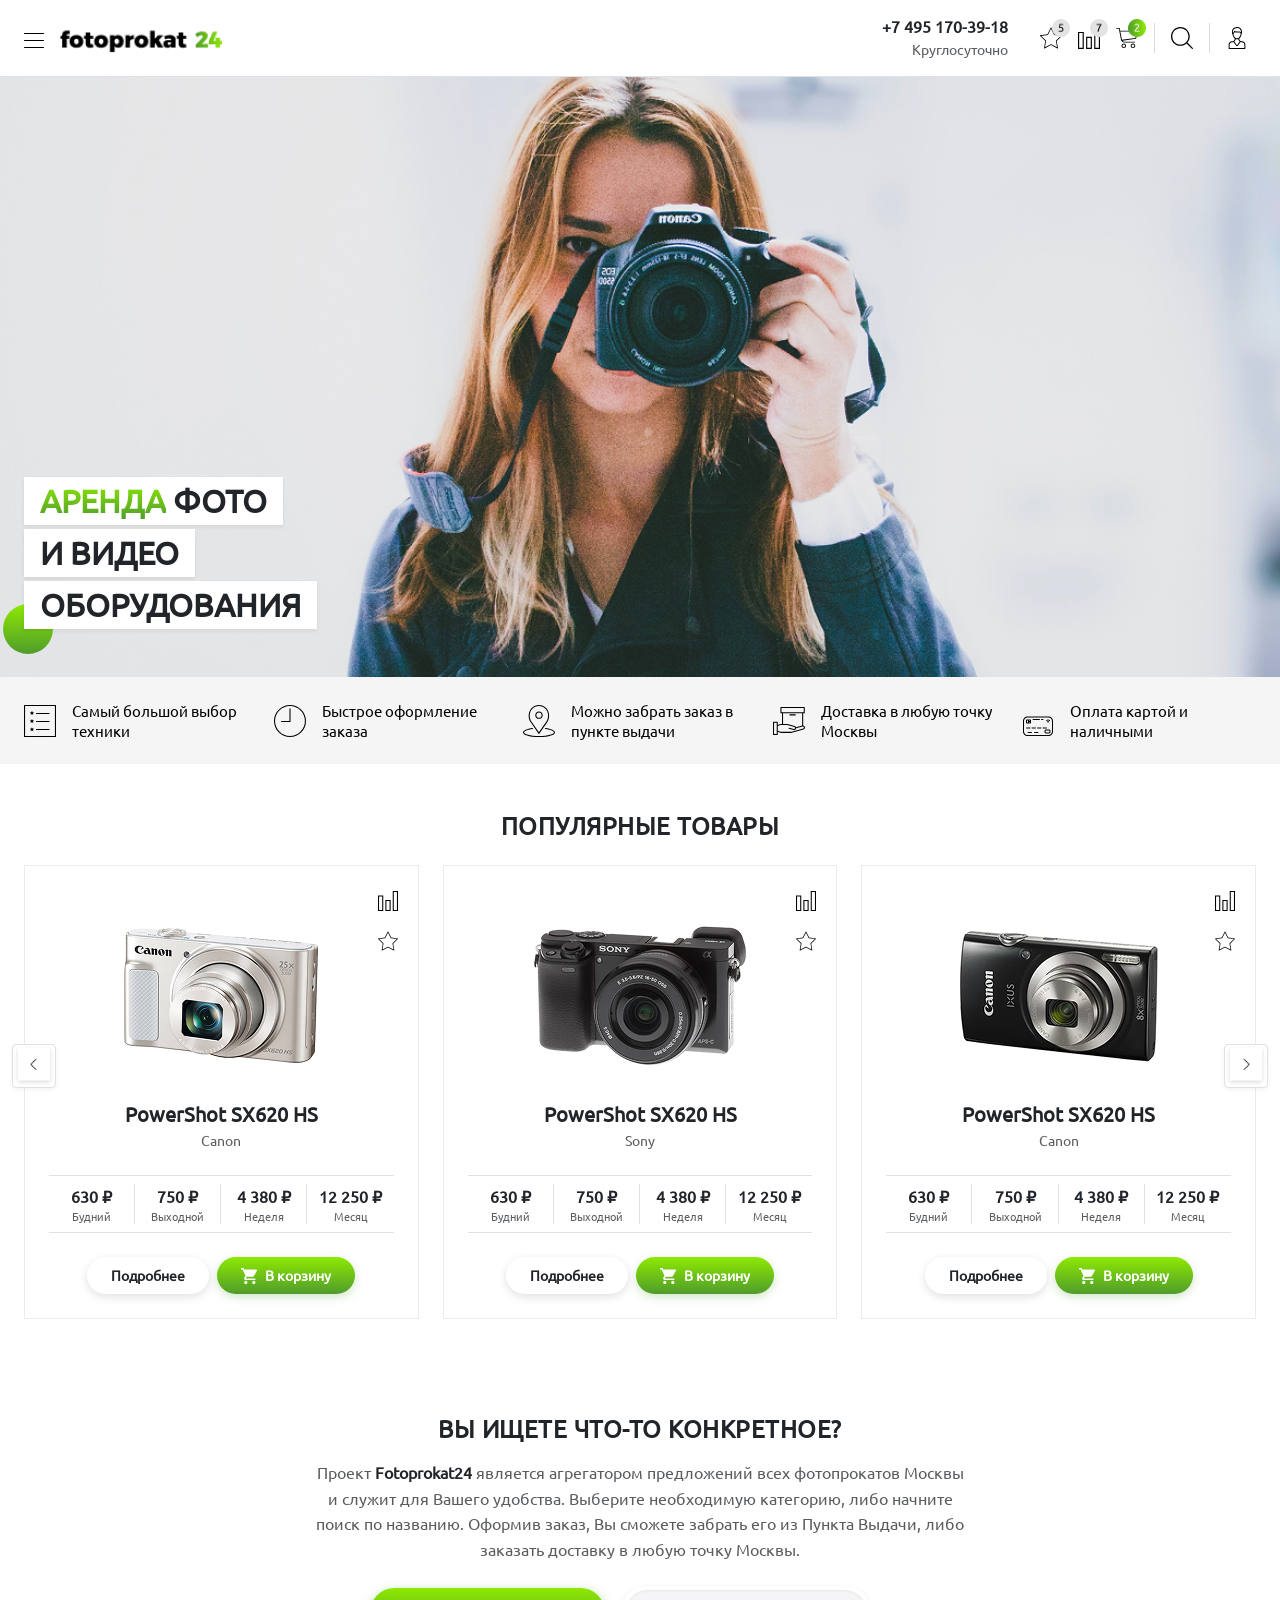
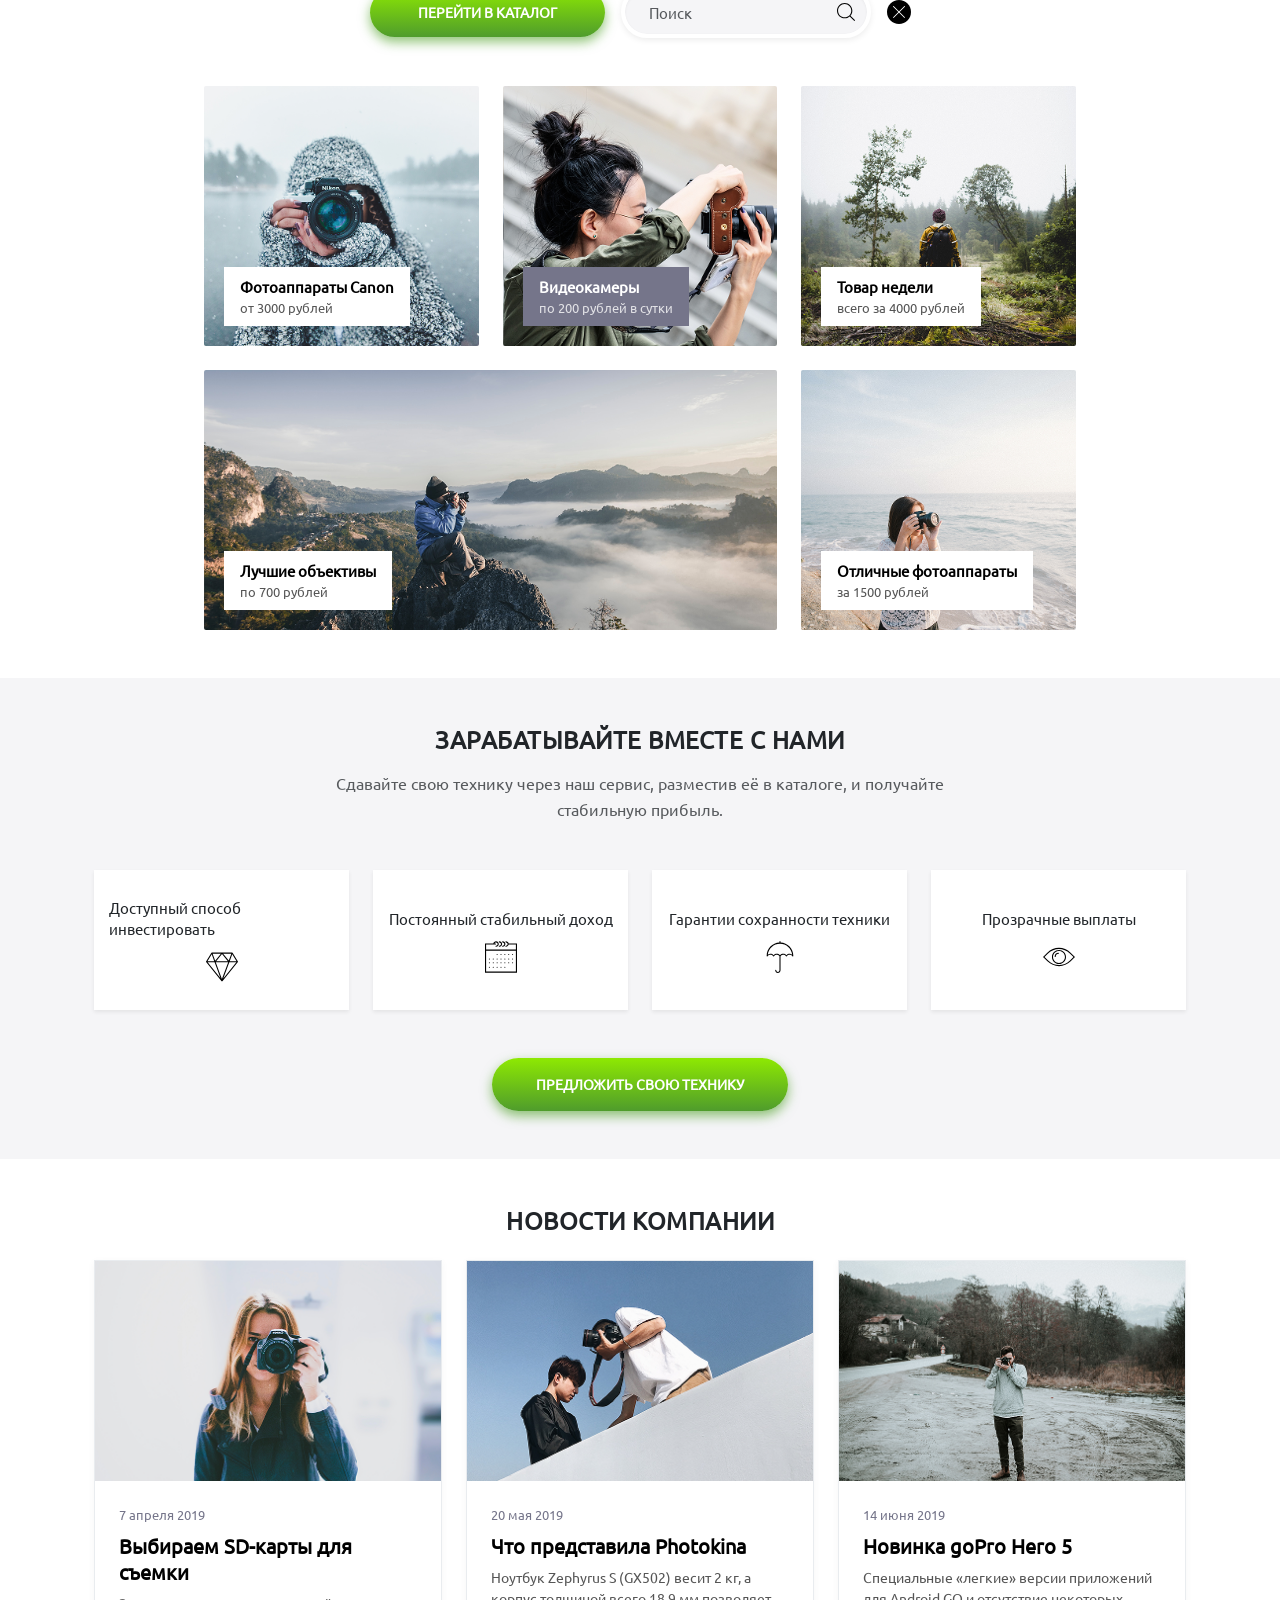
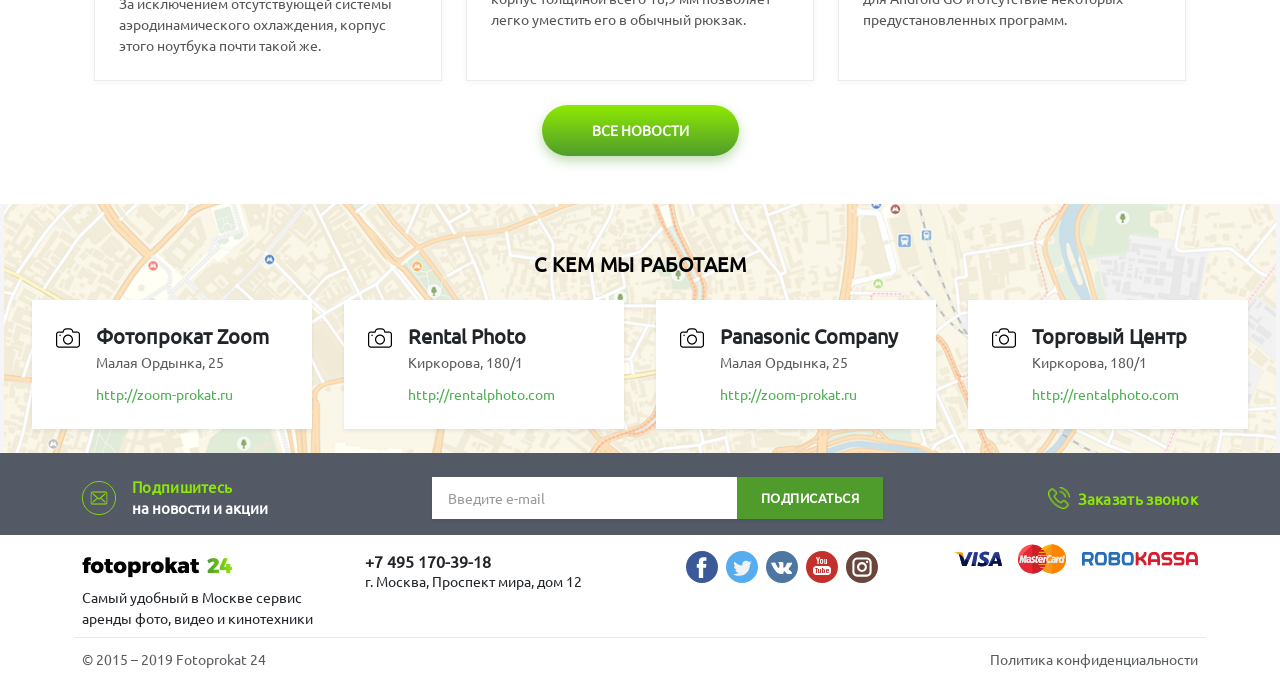
==== website(bootstrap)/website.html @ e4310ef8 "?" ====
<!DOCTYPE html>
<html lang="ru">
<head>
    <meta charset="UTF-8">
    <meta name="viewport" content="width=device-width, initial-scale=1.0">
    <title>Fotoprokat 24</title>
    <link href="https://cdn.jsdelivr.net/npm/bootstrap@5.3.2/dist/css/bootstrap.min.css" rel="stylesheet">
    <link rel="stylesheet" href="css/style.css">
</head>
<body>


    <!-- Шапка-->  
 <header class="navbar navbar-light bg-white border-bottom py-3 position-relative">
    <div class="container-fluid px-4 d-flex align-items-center justify-content-between">
        
        <div class="d-none d-sm-flex align-items-center">
            <button class="btn p-0 border-0 me-3 header-burger-btn" type="button" data-bs-toggle="offcanvas" data-bs-target="#offcanvasMenu">
                <img src="image/menu.svg" alt="Меню">
            </button>
        </div>

        <a class="navbar-brand me-auto me-sm-0 header-logo-container" href="#">
            <img src="image/logo.png" alt="Логотип" class="header-logo-img">
            <img src="image/logoPhone.png" class="header-logo-img-logoPhone" alt="Логотип мобильный">
        </a>

        <div class="d-flex align-items-center order-0 order-sm-1 ms-sm-auto">
            <div class="text-end me-4 d-none d-md-block">
               <span class="text-dark fw-bold fs-9 d-block lh-sm">+7 495 170-39-18</span>
                <small class="text-muted fs-7">Круглосуточно</small>
            </div>

            <div class="d-flex align-items-center me-0 me-sm-2">
                <button class="btn p-2 position-relative border-0 img-badge-container">
                    <img src="image/star.svg" alt="Избранное" class="icon-img">
                    <img src="image/number5.png" alt="5" class="position-absolute badge-img">
                </button>

                <button class="btn p-2 position-relative border-0 img-badge-container">
                    <img src="image/compareBlack.svg" alt="Сравнение" class="icon-img">
                    <img src="image/number7.png" alt="5" class="position-absolute badge-img">
                </button>

                <button class="btn p-2 position-relative border-0 img-badge-container me-0 me-sm-2">
                    <img src="image/shopping-cart.svg" alt="Корзина" class="icon-img">
                    <img src="image/number2.png" alt="5" class="position-absolute badge-img">
                </button>

                <div class="vr-line d-none d-sm-block"></div>
            </div>

            <button class="btn p-2 border-0 d-none d-sm-block">
                <img src="image/search.svg" alt="Поиск" class="icon-img">
            </button>

            <div class="vr-line ms-2 me-2 d-none d-sm-block"></div>

            <button class="btn p-2 border-0 d-none d-sm-block">
                <img src="image/user (1).svg" alt="Профиль" class="icon-img">
            </button>
        </div>

        <div class="d-flex d-sm-none align-items-center order-1 mobile-right-group">
            <button class="btn p-2 border-0">
                <img src="image/search.svg" alt="Поиск" class="icon-img">
            </button>

            <button class="btn p-2 border-0">
                <img src="image/locked.svg" alt="Вход" class="icon-img">
            </button>

            <button class="btn p-0 border-0 ms-2 header-burger-btn" type="button" data-bs-toggle="offcanvas" data-bs-target="#offcanvasMenu">
                <img src="image/menu.svg" alt="Меню">
            </button>
        </div>

    </div>
</header>

  <!-- Всплывающее меню-->    
<div class="offcanvas offcanvas-top custom-menu-panel" id="offcanvasMenu" tabindex="-1">
    <div class="container-fluid px-3 py-3">
        <div class="row g-0">
            
            <div class="col-6 border-end menu-left-col">
                <ul class="list-unstyled mb-0">
                    <li class="menu-title fw-bold text-dark position-relative ps-3 mb-1">Каталог</li>
                    
                    <li><a href="#" class="menu-item text-decoration-none">Камеры</a></li>
                    <li><a href="#" class="menu-item text-decoration-none">Оптика</a></li>
                    <li><a href="#" class="menu-item text-decoration-none">Операторское оборудование</a></li>
                    <li><a href="#" class="menu-item text-decoration-none">Свет</a></li>
                    <li><a href="#" class="menu-item text-decoration-none">Звуковое оборудование</a></li>
                    <li><a href="#" class="menu-item text-decoration-none">Для трансляций</a></li>
                    <li><a href="#" class="menu-item text-decoration-none">Специальное оборудование</a></li>
                    <li><a href="#" class="menu-item text-decoration-none mb-2">Аксессуары</a></li>
                    
                    <li class="menu-title fw-bold text-dark position-relative ps-3">Новинки в прокате</li>
                </ul>
            </div>

            <div class="col-6 ps-3">
                <ul class="list-unstyled mb-0">
                    <li><a href="#" class="menu-item text-decoration-none">Как это работает</a></li>
                    <li><a href="#" class="menu-item text-decoration-none">Правила аренды</a></li>
                    <li><a href="#" class="menu-item text-decoration-none">Доставка и оплата</a></li>
                    <li><a href="#" class="menu-item text-decoration-none">Вопросы и ответы</a></li>
                    <li><a href="#" class="menu-item text-decoration-none">О компании</a></li>
                    <li><a href="#" class="menu-item text-decoration-none">Новости</a></li>
                    <li><a href="#" class="menu-item text-decoration-none">Сотрудничество</a></li>
                    <li><a href="#" class="menu-item text-decoration-none">Договор оферты</a></li>
                    <li><a href="#" class="menu-item text-decoration-none">Контакты</a></li>
                </ul>
            </div>

        </div>
    </div>
</div>

  <!-- Главный экран-->    
<section class="hero position-relative d-flex align-items-end pb-5">
    <div class="container-fluid px-4">
        
        <div class="hero-title position-relative d-inline-flex flex-column align-items-start z-2">
            
            <div class="hero-circle position-absolute rounded-circle"></div> 

            <div class="bg-white px-3 py-2 fw-bold fs-2 text-dark lh-1 mb-1 shadow-sm position-relative z-3">
                <span class="hero-word-gradient">АРЕНДА</span> ФОТО
            </div>
            
            <div class="bg-white px-3 py-2 fw-bold fs-2 text-dark lh-1 mb-1 shadow-sm position-relative z-3">
                И ВИДЕО
            </div>
            
            <div class="bg-white px-3 py-2 fw-bold fs-2 text-dark lh-1 shadow-sm position-relative z-3">
                ОБОРУДОВАНИЯ
            </div>
            
        </div>
        
    </div>
</section>

  <!-- Преимущества--> 
<section class="features py-4">
    <div class="container-fluid px-4">
        <div class="row row-cols-2 row-cols-md-3 row-cols-lg-5 g-3 justify-content-center">

            <div class="col">
                <div class="feature-item d-flex align-items-center bg-transparent">
                    <img src="image/listr.svg" alt="" class="feature-icon flex-shrink-0">
                    <p class="mb-0 ms-3 feature-text">Самый большой выбор техники</p>
                </div>
            </div>

            <div class="col">
                <div class="feature-item d-flex align-items-center bg-transparent">
                    <img src="image/timer.svg" alt="" class="feature-icon flex-shrink-0">
                    <p class="mb-0 ms-3 feature-text">Быстрое оформление заказа</p>
                </div>
            </div>

            <div class="col">
                <div class="feature-item d-flex align-items-center bg-transparent">
                    <img src="image/placeholderr.svg" alt="" class="feature-icon flex-shrink-0">
                    <p class="mb-0 ms-3 feature-text">Можно забрать заказ в пункте выдачи</p>
                </div>
            </div>

            <div class="col">
                <div class="feature-item d-flex align-items-center bg-transparent">
                    <img src="image/productr.svg" alt="" class="feature-icon flex-shrink-0">
                    <p class="mb-0 ms-3 feature-text">Доставка в любую точку Москвы</p>
                </div>
            </div>

            <div class="col w-100-mobile">
                <div class="feature-item d-flex align-items-center bg-transparent">
                    <img src="image/money.svg" alt="" class="feature-icon flex-shrink-0">
                    <p class="mb-0 ms-3 feature-text">Оплата картой и наличными</p>
                </div>
            </div>

        </div>
    </div>
</section>

<!-- Карточка товара--> 
<section class="popular py-5 position-relative">
    <div class="container-fluid px-4 position-relative">
        
        <h2 class="text-center fw-bold fs-4 mb-4 popular-title text-uppercase">Популярные товары</h2>

        <button class="btn popular-arrow left-arrow d-none d-md-flex position-absolute start-0" type="button">
            <img src="image/left.png" alt="Назад">
        </button>

        <div class="row row-cols-1 row-cols-sm-2 row-cols-lg-3 g-4 justify-content-center">

            <div class="col">
                <div class="card h-100 product-card border-light-subtle rounded-0 p-4 text-center position-relative">
                    <div class="product-icons position-absolute top-0 end-0 p-3 d-flex flex-column gap-2">
                        <button class="btn p-1 border-0"><img src="image/compareBlack.svg" alt="Сравнить" class="icon-action"></button>
                        <button class="btn p-1 border-0"><img src="image/star.svg" alt="В избранное" class="icon-action"></button>
                    </div>
                    <div class="my-3 img-container d-flex align-items-center justify-content-center">
                        <img src="image/camera1.png" alt="PowerShot SX620 HS" class="product-img img-fluid">
                    </div>
                    <h3 class="fs-5 fw-bold text-dark mb-1 product-name">PowerShot SX620 HS</h3>
                    <div class="text-muted small mb-4 product-brand">Canon</div>
                    <div class="row g-0 border-top border-bottom py-2 mb-4 product-prices">
                        <div class="col-3 border-end"><div class="fw-bold fs-6 text-dark text-nowrap">630 ₽</div><div class="text-muted fs-7">Будний</div></div>
                        <div class="col-3 border-end"><div class="fw-bold fs-6 text-dark text-nowrap">750 ₽</div><div class="text-muted fs-7">Выходной</div></div>
                        <div class="col-3 border-end"><div class="fw-bold fs-6 text-dark text-nowrap">4 380 ₽</div><div class="text-muted fs-7">Неделя</div></div>
                        <div class="col-3"><div class="fw-bold fs-6 text-dark text-nowrap">12 250 ₽</div><div class="text-muted fs-7">Месяц</div></div>
                    </div>
                    <div class="d-flex justify-content-center gap-2 mt-auto">
                        <a href="#" class="btn btn-white btn-custom-outline rounded-pill px-4 py-2 fw-bold text-nowrap">Подробнее</a>
                        <a href="#" class="btn btn-custom-dark rounded-pill px-4 py-2 fw-bold text-white text-nowrap d-inline-flex align-items-center justify-content-center">
                            <img src="image/cart.svg" alt="" class="btn-cart-icon me-2">
                            В корзину
                        </a>
                    </div>
                </div>
            </div>

            <div class="col">
                <div class="card h-100 product-card border-light-subtle rounded-0 p-4 text-center position-relative">
                    <div class="product-icons position-absolute top-0 end-0 p-3 d-flex flex-column gap-2">
                        <button class="btn p-1 border-0"><img src="image/compareBlack.svg" alt="Сравнить" class="icon-action"></button>
                        <button class="btn p-1 border-0"><img src="image/star.svg" alt="В избранное" class="icon-action"></button>
                    </div>
                    <div class="my-3 img-container d-flex align-items-center justify-content-center">
                        <img src="image/camera2.png" alt="Sony CyberShot DSC-HX60" class="product-img img-fluid">
                    </div>
                    <h3 class="fs-5 fw-bold text-dark mb-1 product-name">PowerShot SX620 HS</h3>
                    <div class="text-muted small mb-4 product-brand">Sony</div>
                    <div class="row g-0 border-top border-bottom py-2 mb-4 product-prices">
                        <div class="col-3 border-end"><div class="fw-bold fs-6 text-dark text-nowrap">630 ₽</div><div class="text-muted fs-7">Будний</div></div>
                        <div class="col-3 border-end"><div class="fw-bold fs-6 text-dark text-nowrap">750 ₽</div><div class="text-muted fs-7">Выходной</div></div>
                        <div class="col-3 border-end"><div class="fw-bold fs-6 text-dark text-nowrap">4 380 ₽</div><div class="text-muted fs-7">Неделя</div></div>
                        <div class="col-3"><div class="fw-bold fs-6 text-dark text-nowrap">12 250 ₽</div><div class="text-muted fs-7">Месяц</div></div>
                    </div>
                    <div class="d-flex justify-content-center gap-2 mt-auto">
                        <a href="#" class="btn btn-white btn-custom-outline rounded-pill px-4 py-2 fw-bold text-nowrap">Подробнее</a>
                        <a href="#" class="btn btn-custom-dark rounded-pill px-4 py-2 fw-bold text-white text-nowrap d-inline-flex align-items-center justify-content-center">
                            <img src="image/cart.svg" alt="" class="btn-cart-icon me-2">
                            В корзину
                        </a>
                    </div>
                </div>
            </div>

            <div class="col d-none d-md-block d-lg-block">
                <div class="card h-100 product-card border-light-subtle rounded-0 p-4 text-center position-relative">
                    <div class="product-icons position-absolute top-0 end-0 p-3 d-flex flex-column gap-2">
                        <button class="btn p-1 border-0"><img src="image/compareBlack.svg" alt="Сравнить" class="icon-action"></button>
                        <button class="btn p-1 border-0"><img src="image/star.svg" alt="В избранное" class="icon-action"></button>
                    </div>
                    <div class="my-3 img-container d-flex align-items-center justify-content-center">
                        <img src="image/camera3.png" alt="Canon PowerShot SX620 HS" class="product-img img-fluid">
                    </div>
                    <h3 class="fs-5 fw-bold text-dark mb-1 product-name">PowerShot SX620 HS</h3>
                    <div class="text-muted small mb-4 product-brand">Canon</div>
                    <div class="row g-0 border-top border-bottom py-2 mb-4 product-prices">
                        <div class="col-3 border-end"><div class="fw-bold fs-6 text-dark text-nowrap">630 ₽</div><div class="text-muted fs-7">Будний</div></div>
                        <div class="col-3 border-end"><div class="fw-bold fs-6 text-dark text-nowrap">750 ₽</div><div class="text-muted fs-7">Выходной</div></div>
                        <div class="col-3 border-end"><div class="fw-bold fs-6 text-dark text-nowrap">4 380 ₽</div><div class="text-muted fs-7">Неделя</div></div>
                        <div class="col-3"><div class="fw-bold fs-6 text-dark text-nowrap">12 250 ₽</div><div class="text-muted fs-7">Месяц</div></div>
                    </div>
                    <div class="d-flex justify-content-center gap-2 mt-auto">
                        <a href="#" class="btn btn-white btn-custom-outline rounded-pill px-4 py-2 fw-bold text-nowrap">Подробнее</a>
                        <a href="#" class="btn btn-custom-dark rounded-pill px-4 py-2 fw-bold text-white text-nowrap d-inline-flex align-items-center justify-content-center">
                            <img src="image/cart.svg" alt="" class="btn-cart-icon me-2">
                            В корзину
                        </a>
                    </div>
                </div>
            </div>

        </div>

        <button class="btn popular-arrow right-arrow d-none d-md-flex position-absolute end-0" type="button">
            <img src="image/right.png" alt="Вперед">
        </button>

    </div>
</section>


<!-- Раздел "Вы ищете что-то конкретное?"--> 
<section class="search-info py-5 bg-white">
    <div class="container-fluid px-0 text-center search-info-container">

        <div class="mx-auto px-4 search-text-block">
            <h2 class="fw-bold fs-4 mb-3 search-info-title text-uppercase">Вы ищете что-то конкретное?</h2>

            <p class="text-muted fs-6 mb-4 mx-auto search-info-text">
                Проект <span class="text-dark fw-bold">Fotoprokat24</span> является агрегатором предложений всех фотопрокатов Москвы и служит для Вашего удобства.
                Выберите необходимую категорию, либо начните поиск по названию. Оформив заказ, Вы сможете забрать его из
                Пункта Выдачи, либо заказать доставку в любую точку Москвы.
            </p>

            <div class="d-flex flex-column flex-sm-row justify-content-center align-items-center gap-3 mb-5 search-info-actions">
                
                <a href="#" class="btn btn-custom-green rounded-pill fw-bold text-white text-uppercase text-nowrap search-info-btn">
                    Перейти в каталог
                </a>

                <div class="position-relative d-none d-sm-block search-input-group">
                    <input type="text" placeholder="Поиск" class="form-control rounded-pill border-4 border-white bg-light-gray px-4 py-2 search-info-input">
                    <span class="position-absolute end-0 top-50 translate-middle-y me-3 search-icon"></span>
                </div>

                <button type="button" class="btn p-0 border-0 d-none d-sm-inline-block search-clear" aria-label="Очистить"></button>

                <a href="#" class="btn btn-white rounded-pill fw-bold text-dark d-sm-none text-uppercase search-mobile-btn">
                    Приступить к поиску
                </a>
            </div>
        </div>

        <div class="categories-grid">

            <div class="category-card" style="background-image: url('image/photo-7.png');">
                <div class="category-text text-start">Фотоаппараты Canon<br><span>от 3000 рублей</span></div>
            </div>

            <div class="category-card" style="background-image: url('image/photo-6.png');">
                <div class="category-text text-start bg-secondary-gray text-white">Видеокамеры<br><span>по 200 рублей в сутки</span></div>
            </div>

            <div class="category-card" style="background-image: url('image/photo-5.png');">
                <div class="category-text text-start">Товар недели<br><span>всего за 4000 рублей</span></div>
            </div>

            <div class="category-card" style="background-image: url('image/photo-4.png');">
                <div class="category-text text-start">Лучшие объективы<br><span>по 700 рублей</span></div>
            </div>

            <div class="category-card" style="background-image: url('image/photo-3.png');">
                <div class="category-text text-start">Отличные фотоаппараты<br><span>за 1500 рублей</span></div>
            </div>

        </div>

    </div>
</section>

<!-- Раздел "Зарабатывайте вместе с нами"--> 
<section class="how-it-works py-5 bg-light-section">
    <div class="container text-center px-4 how-container">

        <h2 class="fw-bold fs-4 mb-3 how-title text-uppercase">Зарабатывайте вместе с нами</h2>

        <p class="text-muted fs-6 mb-5 mx-auto how-subtitle">
            Сдавайте свою технику через наш сервис, разместив её в каталоге, и получайте стабильную прибыль.
        </p>

        <div class="row g-4 justify-content-center mb-5 how-steps">

            <div class="col-12 col-sm-6 col-lg-3">
                <div class="card h-100 border-0 rounded-0 p-4 shadow-sm text-start position-relative how-step">
                    <p class="mb-0 fw-medium text-dark how-step-text">Доступный способ инвестировать</p>
                    <div class="position-absolute bottom-0 end-0 p-3 how-icon">
                        <img src="image/diamond.svg" alt="Инвестиции" class="img-fluid">
                    </div>
                </div>
            </div>

            <div class="col-12 col-sm-6 col-lg-3">
                <div class="card h-100 border-0 rounded-0 p-4 shadow-sm text-start position-relative how-step">
                    <p class="mb-0 fw-medium text-dark how-step-text">Постоянный стабильный доход</p>
                    <div class="position-absolute bottom-0 end-0 p-3 how-icon">
                        <img src="image/calendar-6.svg" alt="Доход" class="img-fluid">
                    </div>
                </div>
            </div>

            <div class="col-12 col-sm-6 col-lg-3">
                <div class="card h-100 border-0 rounded-0 p-4 shadow-sm text-start position-relative how-step">
                    <p class="mb-0 fw-medium text-dark how-step-text">Гарантии сохранности техники</p>
                    <div class="position-absolute bottom-0 end-0 p-3 how-icon">
                        <img src="image/umbrella.svg" alt="Гарантии" class="img-fluid">
                    </div>
                </div>
            </div>

            <div class="col-12 col-sm-6 col-lg-3">
                <div class="card h-100 border-0 rounded-0 p-4 shadow-sm text-start position-relative how-step">
                    <p class="mb-0 fw-medium text-dark how-step-text">Прозрачные выплаты</p>
                    <div class="position-absolute bottom-0 end-0 p-3 how-icon">
                        <img src="image/view.svg" alt="Выплаты" class="img-fluid">
                    </div>
                </div>
            </div>

        </div>

        <a href="#" class="btn btn-custom-green rounded-pill fw-bold text-white text-uppercase text-nowrap how-btn">
            Предложить свою технику
        </a>

    </div>
</section>



<!-- Раздел "Новости компании"--> 
<section class="news py-5 bg-white">
    <div class="container text-center px-4 news-container">

        <h2 class="fw-bold fs-4 mb-4 text-uppercase news-title">Новости компании</h2>

        <div class="row g-4 justify-content-center mb-4 text-start">

            <div class="col-12 col-md-6 col-lg-4">
                <div class="card h-100 border-light-subtle rounded-0 p-0 news-card">
                    <img src="image/photo-2.png" alt="Выбираем SD-карты" class="card-img-top rounded-0 news-img">
                    <div class="card-body p-4 news-content">
                        <span class="news-date d-block mb-2">7 апреля 2019</span>
                        <h3 class="fw-bold fs-5 mb-2 news-card-title">Выбираем SD-карты для съемки</h3>
                        <p class="card-text text-muted news-text">
                            За исключением отсутствующей системы аэродинамического охлаждения, корпус этого ноутбука почти такой же.
                        </p>
                    </div>
                </div>
            </div>

            <div class="col-12 col-md-6 col-lg-4">
                <div class="card h-100 border-light-subtle rounded-0 p-0 news-card">
                    <img src="image/photo-1.png" alt="Photokina" class="card-img-top rounded-0 news-img">
                    <div class="card-body p-4 news-content">
                        <span class="news-date d-block mb-2">20 мая 2019</span>
                        <h3 class="fw-bold fs-5 mb-2 news-card-title">Что представила Photokina</h3>
                        <p class="card-text text-muted news-text">
                            Ноутбук Zephyrus S (GX502) весит 2 кг, а корпус толщиной всего 18,9 мм позволяет легко уместить его в обычный рюкзак.
                        </p>
                    </div>
                </div>
            </div>

            <div class="col-12 col-md-6 col-lg-4 d-block d-md-none d-lg-block">
                <div class="card h-100 border-light-subtle rounded-0 p-0 news-card">
                    <img src="image/photo.png" alt="GoPro Hero 5" class="card-img-top rounded-0 news-img">
                    <div class="card-body p-4 news-content">
                        <span class="news-date d-block mb-2">14 июня 2019</span>
                        <h3 class="fw-bold fs-5 mb-2 news-card-title">Новинка goPro Hero 5</h3>
                        <p class="card-text text-muted news-text">
                            Специальные «легкие» версии приложений для Android GO и отсутствие некоторых предустановленных программ.
                        </p>
                    </div>
                </div>
            </div>

        </div>

        <a href="#" class="btn btn-custom-green rounded-pill fw-bold text-white text-uppercase text-nowrap news-btn">
            Все новости
        </a>

    </div>
</section>

<!-- Раздел "С кем мы работаем"--> 
<section class="partners bg-light-section">
    <div class="container-fluid px-1">
        <div class="partners-bg py-5 px-3 px-md-4 rounded-3 text-center">

            <h2 class="fw-bold fs-5 mb-4 text-uppercase partners-title">С кем мы работаем</h2>

            <div class="row g-4 justify-content-center text-start partners-grid">

                <div class="col-12 col-md-6 col-xl-3 d-flex justify-content-center">
                    <div class="card h-100 border-0 rounded-0 p-4 shadow-sm w-100 partner-card">
                        <div class="d-flex align-items-start gap-3">
                            <img src="image/photograph.svg" class="flex-shrink-0 partner-icon" alt="Иконка фотоаппарата">
                            <div class="partner-info">
                                <h3 class="fw-bold fs-5 mb-1 text-dark">Фотопрокат Zoom</h3>
                                <p class="mb-2 text-muted small partner-address">Малая Ордынка, 25</p>
                                <a href="http://zoom-prokat.ru" class="small partner-link">http://zoom-prokat.ru</a>
                            </div>
                        </div>
                    </div>
                </div>

                <div class="col-12 col-md-6 col-xl-3 d-flex justify-content-center">
                    <div class="card h-100 border-0 rounded-0 p-4 shadow-sm w-100 partner-card">
                        <div class="d-flex align-items-start gap-3">
                            <img src="image/photograph.svg" class="flex-shrink-0 partner-icon" alt="Иконка фотоаппарата">
                            <div class="partner-info">
                                <h3 class="fw-bold fs-5 mb-1 text-dark">Rental Photo</h3>
                                <p class="mb-2 text-muted small partner-address">Киркорова, 180/1</p>
                                <a href="http://rentalphoto.com" class="small partner-link">http://rentalphoto.com</a>
                            </div>
                        </div>
                    </div>
                </div>

                <div class="col-12 col-md-6 col-xl-3 d-flex justify-content-center">
                    <div class="card h-100 border-0 rounded-0 p-4 shadow-sm w-100 partner-card">
                        <div class="d-flex align-items-start gap-3">
                            <img src="image/photograph.svg" class="flex-shrink-0 partner-icon" alt="Иконка фотоаппарата">
                            <div class="partner-info">
                                <h3 class="fw-bold fs-5 mb-1 text-dark">Panasonic Company</h3>
                                <p class="mb-2 text-muted small partner-address">Малая Ордынка, 25</p>
                                <a href="http://zoom-prokat.ru" class="small partner-link">http://zoom-prokat.ru</a>
                            </div>
                        </div>
                    </div>
                </div>

                <div class="col-12 col-md-6 col-xl-3 d-flex justify-content-center">
                    <div class="card h-100 border-0 rounded-0 p-4 shadow-sm w-100 partner-card">
                        <div class="d-flex align-items-start gap-3">
                            <img src="image/photograph.svg" class="flex-shrink-0 partner-icon" alt="Иконка фотоаппарата">
                            <div class="partner-info">
                                <h3 class="fw-bold fs-5 mb-1 text-dark">Торговый Центр</h3>
                                <p class="mb-2 text-muted small partner-address">Киркорова, 180/1</p>
                                <a href="http://rentalphoto.com" class="small partner-link">http://rentalphoto.com</a>
                            </div>
                        </div>
                    </div>
                </div>

            </div>

        </div>
    </div>
</section>


<!-- Раздел "Подпишись"--> 
<section class="subscribe-section">
    <div class="container-fluid px-0">
        <div class="subscribe-wrapper py-3 px- text-white">
            <div class="container-xl">
                <div class="row align-items-center justify-content-between g-4">
                    
                    <div class="col-1 col-md-auto d-flex align-items-center gap-3 justify-content-center justify-content-md-start order-md-1">
                        <div class="flex-shrink-0 sub-icon-wrap">
                            <img src="image/letter.svg" alt="Письмо" class="img-fluid sub-icon sub-icon-letter">
                        </div>
                        <div class="lh-sm text-center text-md-start sub-text">
                            <span class="text-custom-green fw-bold d-block text-uppercas sub-green">Подпишитесь</span>
                            <span class="fw-bold text-nowrap sub-white">на новости и акции</span>
                        </div>
                    </div>

                    <div class="col-12 col-md-6 col-lg-5 order-md-3 order-lg-2">
                        <form action="#" class="input-group rounded-0 shadow-sm">
                            <input type="email" class="form-control rounded-0 border-0 px-3 py-2 sub-input" placeholder="Введите e-mail" required>
                            <button class="btn btn-submit rounded-0 border-0 px-4 text-uppercase fw-bold sub-btn" type="submit">подписаться</button>
                        </form>
                    </div>

                    <div class="col-12 col-md-auto d-flex align-items-center gap-2 justify-content-center justify-content-md-end order-md-2 order-lg-3">
                        <div class="flex-shrink-0 sub-icon-wrap">
                            <img src="image/phone-call.png" alt="Телефон" class="img-fluid sub-icon sub-icon-phone">
                        </div>
                        <div class="sub-text">
                            <a href="#" class="text-custom-green fw-bold text-decoration-none text-uppercas text-nowrap sub-link">Заказать звонок</a>
                        </div>
                    </div>

                </div>
            </div>
        </div>
    </div>
</section>

<!-- Подвал --> 
<footer class="footer py-3 bg-footer-grey"> 
    <div class="container-xl">
        
        
        <div class="row align-items-start justify-content-between g-3 pb-2 border-bottom border-light-subtle">
            
           
            <div class="col-12 col-md-4 col-lg-3 text-center text-md-start footer-brand">
                <div class="footer-logo mb-2">
                    <img src="image/logo.png" class="img-fluid logo-desktop" alt="fotoprokat24">
                </div>
                <p class="footer-text small text-dark mb-0" style="max-width: 250px;">Самый удобный в Москве сервис аренды фото, видео и кинотехники</p>
            </div>

            <!-- Блок с контактами  -->
            <div class="col-12 col-md-4 col-lg-3 text-center text-md-start footer-contacts">
                <span class="text-dark fw-bold fs-9 d-block lh-sm">+7 495 170-39-18</span>
                <address class="small text-dark mb-0 footer-address">г. Москва, Проспект мира, дом 12</address>
            </div>

            <!-- Блок с соцсетями  -->
            <div class="col-12 col-md-4 col-lg-3 d-flex justify-content-center justify-content-md-end justify-content-lg-center align-items-center footer-social">
                <div class="d-flex gap-2">
                    <a href="#" class="social-link"><img src="image/facebook.svg" alt="Facebook"></a>
                    <a href="#" class="social-link"><img src="image/twitter.svg" alt="Twitter"></a>
                    <a href="#" class="social-link"><img src="image/vk.svg" alt="VK"></a>
                    <a href="#" class="social-link"><img src="image/youtube.svg" alt="YouTube"></a>
                    <a href="#" class="social-link"><img src="image/instagram.svg" alt="Instagram"></a>
                </div>
            </div>

            <!-- Платежки-->
            <div class="col-12 col-md-12 col-lg-3 d-flex justify-content-center justify-content-lg-end align-items-center footer-payments mt-md-2 mt-lg-0">
                <div class="d-flex align-items-center gap-3">
                    <img src="image/visa.svg" alt="Visa" class="pay-visa">
                    <img src="image/mastercard.svg" alt="Mastercard" class="pay-master">
                    <img src="image/robokassa.svg" alt="Robokassa" class="pay-robo">
                </div>
            </div>

        </div>


        <div class="row pt-2 g-2 text-center text-md-start">
            <div class="col-12 col-md-4 col-lg-6">
                <span class="footer-copy text-muted small">© 2015 – 2019 Fotoprokat 24</span>
            </div>
           
            <div class="col-12 col-md-8 col-lg-6 text-md-start text-lg-end">
                <a href="#" class="footer-policy text-muted small text-decoration-none">Политика конфиденциальности</a>
            </div>
        </div>

    </div>
</footer>

<script src="https://cdn.jsdelivr.net/npm/bootstrap@5.3.2/dist/js/bootstrap.bundle.min.js"></script>
</body>
</html>
---- website(bootstrap)/css/style.css ----
/* Подключение шрифтов*/
@font-face {
    font-family: "Ubuntu";
    src: url("../font/Ubuntu-Regular.ttf") format("truetype");
    font-weight: 400;
   }

@font-face {
    font-family: "Ubuntu_bold";
    src: url("../font/Ubuntu-Bold.ttf") format("truetype");
    font-weight: 700;
    }

body {
    font-family: 'Ubuntu', sans-serif;
}
/* Шапка сайта */
.header-logo-img, 
.header-logo-img-logoPhone {
    height: 28px;
    width: auto;
    transition: transform .25s ease-in-out; /* Плавная анимация для обоих логотипов */
}

.header-logo-img-logoPhone {
    display: none;
}  

.icon-img {
    width: 22px;
    height: 22px;
    display: block;
}

.vr-line {
    width: 1px;
    height: 30px;
    background-color: #dcdcdc;
}

.img-badge-container {
    display: inline-flex;
    align-items: center;
    justify-content: center;
}

.badge-img {
    width: 18px;    
    height: 18px;
    top: 0;
    right: 0;
    position: absolute;
    object-fit: contain;
}

.fs-7 {
    font-size: 14px;
    color: #75758A;
}

.header-burger-btn:focus,
.header-burger-btn:active {
    box-shadow: none !important;
}

/* Эффект увеличения при наведении */
.header-logo-container:hover .header-logo-img,
.header-logo-container:hover .header-logo-img-logoPhone {
    transform: scale(1.05); /* Увеличение логотипа*/
}

/* иконка бургера зелёная, когда меню открыто */
body:has(.custom-menu-panel.show) .header-burger-btn img,
header .btn:hover .icon-img,
header .header-burger-btn:hover img,
header .mobile-right-group .btn:hover img {
    filter: invert(53%) sepia(85%) saturate(389%) hue-rotate(52deg) brightness(93%) contrast(85%) !important;
}

/* Подготовка всех кнопок в шапке для позиционирования линии */
header .btn {
    position: relative;
}

/* Линия */
header .btn::after {
    content: "";
    position: absolute;
    bottom: -19px; 
    left: 50%;
    transform: translateX(-50%) scaleX(0); 
    width: 26px; 
    height: 3px; 
    background: linear-gradient(90deg, #8EE902 0, #4F9C2C 100%); 
    transition: transform .2s ease; 
    transform-origin: center;
    z-index: 5;
}

/* появление линии */
header .btn:hover::after {
    transform: translateX(-50%) scaleX(1); 
}

/*Адаптив */
@media (max-width: 991px) {
    .text-end.me-4.d-none.d-md-block {
        display: none !important;
    }
}

@media (max-width: 576px) {
    .header-logo-img {
        display: none;
    }
    .header-logo-img-logoPhone {
        display: block;
    }
    /* мобильный логотип по центру экрана */
    .header-logo-container {
        position: absolute;
        left: 50%;
        transform: translateX(-50%);
        z-index: 10;
        margin: 0 !important;
    }
}

/* Всплывающее меню */
.custom-menu-panel {
    top: 73px !important; /* Открытие ровно под шапкой */
    max-width: 520px; 
    border-right: 1px solid #e5e5e5;
    border-bottom: 1px solid #e5e5e5;
    box-shadow: 0 4px 10px rgba(0,0,0,.05);
    height: auto !important;
    max-height: max-content !important;
    transform: translateY(-100%);
}

.custom-menu-panel.show {
    transform: translateY(0);
}

.offcanvas-backdrop.show {
    opacity: 0 !important; 
    pointer-events: none;  
}

/* Ссылки меню */
.menu-item {
    display: block;
    font-size: 14px;
    color: #000;
    padding: 5px 10px 5px 20px;
    border-radius: 3px;
    transition: all .1s ease;
}

.menu-item:hover {
    background-color: #f5f5f5;
    color: #6fb722;
}

/* Линия разделения колонок */
.menu-left-col {
    border-color: #eee !important;
}


/* Главный Экран */
.hero {
    height: 600px;
    background: url("../image/header.jpg") center/cover no-repeat;
}

/* Градиент АРЕНДА */
.hero-word-gradient,
/* зеленый кружок под текстом */
.hero-circle {
    background: linear-gradient(180deg, #8EE902 0, #4F9C2C 100%);
}

.hero-word-gradient {
    -webkit-background-clip: text;
    background-clip: text;
    color: transparent;
}

/* зеленый кружок под текстом */
.hero-circle {
    width: 50px;
    height: 50px;
    bottom: -25px;
    left: -21px;
    z-index: 1; 
}

/*Преимущества*/
.features {
    background-color: #F5F5F5;
}

.feature-text {
    font-size: 15px;
    line-height: 1.3;
    color: #000;
}

.feature-icon {
    width: 32px;
    height: 32px;
}


/* Адаптив*/
@media (min-width: 992px) {
    .row-cols-lg-5 > * {
        flex: 0 0 20%;
        max-width: 20%;
    }
}

/* Планшеты */
@media (max-width: 992px) {
    .hero {
        height: 500px;
        background: url("../image/headerTablet.png") center/cover no-repeat;
    }
}

/* Мобильные телефоны */
@media (max-width: 576px) {
    .hero {
        height: 420px;
        background: url("../image/headerPhone.png") center/cover no-repeat;
    }
    
    .hero-circle {
        width: 45px;
        height: 45px;
        bottom: -25px;
        left: -20px;
    }

    .features {
        background-color: #fff;
    }

    .feature-item {
        background-color: #F5F5F5 !important;
        flex-direction: column;
        justify-content: center;
        text-align: center;
        padding: 20px 15px;
        height: 140px; 
    }

    .feature-item .feature-text {
        margin: 10px 0 0 0 !important;
        font-size: 13px;
    }

    .feature-icon {
        width: 38px;
        height: 38px;
    }
    .w-100-mobile {
        width: 100% !important;
    }
    
    .w-100-mobile .feature-item {
        height: auto;
        padding: 25px 15px;
    }
}

/* Карточки товара */
.popular-title {
    font-family: 'Ubuntu', sans-serif;
    letter-spacing: 0.5px;
}

.img-container {
    height: 180px;
}

.product-img {
    max-height: 100%;
    object-fit: contain;
}

.icon-action {
    width: 20px;
    height: 20px;
    transition: filter 0.2s ease; /* Добавляем плавность перехода */
}

/* Эффект наведения для иконок в сетке цен */

/* При наведении на иконку она становится фирменной зеленой */
.icon-action:hover {
    filter: invert(53%) sepia(85%) saturate(389%) hue-rotate(52deg) brightness(93%) contrast(85%) !important;
}


/* Стили сетки цен */
.product-prices .col-3 {
    padding: 0 4px;
}

.product-prices .fs-7 {
    font-size: 11px;
    color: #75758A;
}

/* Кнопки*/
/* Кнопка "Подробнее" */
.btn-custom-outline {
    border: none !important;
    font-size: 14px;
    box-shadow: 0 3px 10px rgba(0,0,0,.12);
    transition: background-color .2s ease;
}

.btn-custom-outline:hover {
    background-color: #33471221 !important;
}

/* Кнопка "В корзину" */
.btn-custom-dark {
    background: linear-gradient(180deg, #8EE902 0, #4F9C2C 100%);
    font-size: 14px;
    box-shadow: 0 3px 10px rgba(79,156,44,.25);
    border: none;
    transition: filter .2s ease;
}

.btn-custom-dark:hover {
    filter: brightness(1.10);
}

/* Иконка корзины внутри кнопки */
.btn-custom-dark .btn-cart-icon {
    width: 16px;
    height: 16px;
    object-fit: contain;
}

/* Стрелки слайдера*/
.popular-arrow {
    top: 50%;
    transform: translateY(-50%);
    width: 44px;
    height: 44px;
    background-color: #fff;
    border: 1px solid #dee2e6 !important;
    border-radius: 4px;
    padding: 0;
    display: flex;
    align-items: center;
    justify-content: center;
    z-index: 5;
    box-shadow: 0 2px 5px rgba(0,0,0,.05);
}

.popular-arrow img {
    width: 100%;
    height: 100%;
    object-fit: contain;
}

.left-arrow { left: 12px !important; }
.right-arrow { right: 12px !important; }

/* Адаптив*/
@media (max-width: 991.98px) {
    .row-cols-sm-2 .col:nth-child(3) {
        display: none !important;
    }
}

@media (max-width: 575.98px) {
    .row-cols-sm-2 .col:nth-child(3) {
        display: block !important;
    }
}

/* Раздел "Вы ищете что-то конкретное?"*/
.search-info-container,
.search-text-block {
    max-width: 900px;
}

.search-info-title {
    font-family: "Ubuntu", sans-serif;
    letter-spacing: .5px;
}

.search-info-text {
    max-width: 650px;
    line-height: 1.6;
}

/*кнопка каталога */
.search-info-btn {
    background: linear-gradient(180deg, #8EE902 0, #4F9C2C 100%);
    padding: 14px 48px;
    font-size: 14px;
    box-shadow: 0 5px 12px rgba(52, 148, 8, 0.548);
    border: none;
    transition: filter .2s ease;
}

.search-info-btn:hover {
    filter: brightness(1.11);
    color: #fff;
}

/* Белая кнопка поиска для моб. версии */
.search-mobile-btn {
    padding: 14px 54px;
    font-size: 14px;
    box-shadow: 0 3px 8px rgba(0, 0, 0, .15);
    border: none;
   
    transition: background-color .2s ease, box-shadow .2s ease, transform .2s ease; 
}

.search-mobile-btn:hover {
    background-color: #3347121a !important;
    box-shadow: 0 5px 15px rgba(0, 0, 0, .2); /* Тень становится глубже и мягче */
}

/* Форма поиска*/
.bg-light-gray {
    background-color: #F5F5F7 !important;
}

.search-input-group {
    width: 250px;
}

.search-info-input {
    font-size: 15px;
    color: #75758A;
    height: 52px;
    box-shadow: inset 0 1px 3px rgba(0,0,0,.06), 0 2px 6px rgba(0,0,0,.08);
}

.search-info-input:focus {
    box-shadow: inset 0 1px 3px rgba(0,0,0,.06), 0 2px 8px rgba(79, 156, 44, .2);
    border-color: #fff;
    background-color: #F5F5F7;
}

.search-icon {
    width: 18px;
    height: 18px;
    background: url("../image/search.svg") center/contain no-repeat;
    pointer-events: none;
}

.search-clear {
    width: 24px;
    height: 24px;
    background: url("../image/close.svg") center/contain no-repeat;
    transition: transform .2s ease;
}

.search-clear:hover {
    transform: scale(1.1);
}

/* Сетка категорий */
.category-card {
    position: relative;
    height: 260px;
    background-size: cover;
    background-position: center;
    border-radius: 2px;
    overflow: hidden;
    cursor: pointer;
}


/* Плавный переход для исходного состояния карточки */
.category-card {
    transition: transform 0.3s ease, box-shadow 0.3s ease;
}

/* Эффект при наведении на карточку категории */
.category-card:hover {
    transform: translateY(-5px); /* Слегка приподнимаем карточку вверх на 5px */
    box-shadow: 0 10px 20px rgba(0, 0, 0, 0.15); /* Добавляем мягкую легкую тень снизу */
}

.category-text {
    position: absolute;
    bottom: 20px;
    left: 20px;
    background: #fff;
    color: #000;
    padding: 10px 16px;
    font-size: 15px;
    font-family: "Ubuntu", sans-serif;
    font-weight: 700;
    line-height: 1.3;
}

.category-text span {
    font-size: 13px;
    font-weight: 500;
    color: #555;
}

.bg-secondary-gray {
    background-color: #75758A !important;
}

.bg-secondary-gray span {
    color: #E2E2E6 !important;
}

/* Desktop-версия */
.categories-grid {
    display: grid;
    grid-template-columns: repeat(3, 1fr); 
    gap: 24px;
    padding: 0 14px;
}

.category-card:nth-child(1),
.category-card:nth-child(2),
.category-card:nth-child(3),
.category-card:nth-child(5) { grid-column: span 1; }
.category-card:nth-child(4) { grid-column: span 2; } /* 4-я карточка занимает 2 колонки снизу слева */


/* Планшетная версия */
@media (max-width: 991.98px) and (min-width: 576px) {
    .categories-grid {
        grid-template-columns: repeat(2, 1fr); 
        grid-template-areas:
            "c1 c2"
            "c3 c5"
            "c4 c4";
        gap: 18px;
        padding: 0 18px;
    }

    .category-card:nth-child(1) { grid-area: c1; }
    .category-card:nth-child(2) { grid-area: c2; }
    .category-card:nth-child(3) { grid-area: c3; }
    .category-card:nth-child(4) { grid-area: c4; grid-column: span 2; height: 240px; }
    .category-card:nth-child(5) { grid-area: c5; }

    .category-card:nth-child(1),
    .category-card:nth-child(2),
    .category-card:nth-child(3),
    .category-card:nth-child(5) {
        height: 260px;
    }
}

/* Мобильная версия */
@media (max-width: 575.98px) {
    .search-info-btn,
    .search-mobile-btn {
        width: 100%;
        max-width: 290px;
    }

    .categories-grid {
        grid-template-columns: 1fr; 
        max-width: 430px;
        margin: 40px auto 0;
        padding: 0 12px;
        gap: 16px;
    }

    .category-card {
        grid-column: span 1 !important;
        aspect-ratio: 1 / 1; 
        height: auto;
    }
}

/* Зарабатывайте вместе с нами */
/* Фоновый цвет */
.bg-light-section {
    background-color: #F5F5F7 !important;
}

.how-container {
    max-width: 1140px;
}

.how-title {
    font-family: "Ubuntu", sans-serif;
    letter-spacing: .5px;
}

.how-subtitle {
    max-width: 650px;
    line-height: 1.6;
}

/*Стилизация карточек*/
.how-step {
    background-color: #fff !important;
    min-height: 140px; 
    display: flex;
    flex-direction: column;
    justify-content: center;
    align-items: center;
    text-align: center; 
    padding: 24px 15px !important;
    transition: transform .2s ease, box-shadow .2s ease;
}

.how-step:hover {
    transform: translateY(-3px);
    box-shadow: 0 6px 16px rgba(0, 0, 0, .06) !important;
}

.how-step-text {
    font-size: 15px;
    line-height: 1.4;
    margin-bottom: 12px !important; 
}

/* Иконки под текстом */
.how-step .how-icon {
    position: static !important; 
    padding: 0 !important;
}

.how-icon img {
    width: 32px;
    height: 32px;
    object-fit: contain;
}

/*Кнопка */
.how-btn {
    background: linear-gradient(180deg, #8EE902 0, #4F9C2C 100%);
    padding: 16px 44px;
    font-size: 14px;
    box-shadow: 0 5px 12px rgba(52, 148, 8, 0.548);
    border: none;
    transition: filter .2s ease;
}

.how-btn:hover {
    filter: brightness(1.11);
    color: #fff;
}
/*Адаптив*/
@media (max-width: 575.98px) {
    .how-btn {
        width: 100%;
        max-width: 320px;
    }
    .how-step {
        min-height: 110px;
    }
}


/* Раздел Новости */
.news-container {
    max-width: 1140px;
}

.news-title {
    font-family: "Ubuntu", sans-serif;
    letter-spacing: 0.5px;
}

/* карточки новости */
.news-card {
    background: #ffffff;
    box-shadow: 0 2px 8px rgba(0, 0, 0, 0.04);
    transition: transform 0.2s ease, box-shadow 0.2s ease;
}

.news-card:hover {
    transform: translateY(-3px);
    box-shadow: 0 6px 15px rgba(0, 0, 0, 0.08);
}

/* Изображения внутри карточек */
.news-img {
    height: 220px;
    object-fit: cover;
}

/* Контентные элементы */
.news-date {
    font-size: 13px;
    color: #75758A;
}
.news-card-title {
    font-family: "Ubuntu", sans-serif;
    color: #000000;
    line-height: 1.3;
}
.news-text {
    font-size: 14px;
    color: #555555 !important;
    line-height: 1.5;
}

/* кнопка-ссылка */
.news-btn {
    display: inline-block;
    background: linear-gradient(180deg, #8EE902 0%, #4F9C2C 100%);
    font-size: 14px;
    font-family: "Ubuntu", sans-serif;
    box-shadow: 0 5px 12px rgba(79, 156, 44, 0.35);
    border: none;
    transition: filter 0.2s ease;

    padding: 15px 50px;
}

.news-btn:hover {
    filter: brightness(1.11);
    color: #fff;
}

/* Адаптивные медиа-запросы */
@media (min-width: 768px) and (max-width: 991.98px){
    .news-btn {
        width: 100%;
        max-width: 200px;
    }
    .news-img {
        height: 200px;
    }
}


/* Раздел "Где мы на карте" */
.bg-light-section {
    padding: none;
    background: #f8f8f8;
    
}

/* Фон Карта*/
.partners-bg {
    background-image: url("../image/for map.png");
    background-size: cover;
    background-position: center;
    
    border-radius: none;
    text-align: center;

}
.partners-title {
    font-family: "Ubuntu", sans-serif;
    letter-spacing: 0.5px;
    color: #000000;
}


/* Стилизация карточки */
.partner-card {
    background-color: #ffffff !important;
    max-width: 280px; 
    transition: transform 0.2s ease, box-shadow 0.2s ease;
}
.partner-card:hover {
    transform: translateY(-3px);
    box-shadow: 0 6px 16px rgba(0, 0, 0, 0.08) !important;
}

/* Иконка */
.partner-icon {
    width: 24px;
    height: 24px;
    object-fit: contain;
    margin-top: 2px; 
}

/* Ссылки партнеров */
.partner-link {
    color: #4CAF50;
    text-decoration: none;
    word-break: break-all; 
    transition: color 0.2s ease;
}
.partner-link:hover {
    color: #388E3C;
    text-decoration: underline;
}

/* Адаптив */
@media (max-width: 575.98px) {
    .partners-bg {
        border-radius: 0px !important; 
    }
    .partner-card {
        max-width: 100%; 
    }
}


/*  Раздел "подписки" */
.subscribe-wrapper {
    background-color: #535965 !important;
    font-family: "Ubuntu", sans-serif;
    padding-top: 0 !important; 
}
.text-custom-green {
    color: #8CE902 !important;
}
.bg-light-section {
    margin-bottom: 0 !important;
}
.subscribe-wrapper {
    margin-top: 0 !important;
}
/* Элементы текста */
.sub-green, .sub-link {
    font-size: 15px;
    letter-spacing: 0.3px;
}
.sub-white {
    font-size: 15px;
    color: #ffffff;
}

/* Стилизация иконок */
.sub-icon {
    object-fit: contain;
    display: block;
}

.sub-icon-letter {
    width: 34px;
    height: 34px;
}

.sub-icon-phone {
    width: 22px;
    height: 22px;
}

/* Поле ввода почты */
.sub-input {
    font-size: 14px;
    color: #333333;
    height: 42px;
}

.sub-input::placeholder {
    color: #999999;
}

.sub-input:focus {
    box-shadow: none;
    background-color: #ffffff;
}

/* Кнопка "Подписаться" */
.sub-btn {
    background-color: #4F9C2C !important;
    color: #ffffff !important;
    font-size: 13px;
    letter-spacing: 0.5px;
    height: 42px;
    transition: background-color 0.2s ease;
}

.sub-btn:hover {
    background-color: #438724 !important;
}

/* Ссылка заказа звонка */
.sub-link {
    transition: opacity 0.2s ease;
}

.sub-link:hover {
    opacity: 0.85;
}

/* Адаптив*/
@media (min-width: 768px) and (max-width: 991.98px) {
    .subscribe-wrapper {
        padding-top: none;
        padding-bottom: none;
    }
    
    .sub-input {
        font-size: 13px;
    }
    
    .sub-btn {
        font-size: 12px;
        padding-left: none;
        padding-right: none;
    }
}


/* Адаптив подвала*/
@media (min-width: 768px) and (max-width: 991.98px) {
 
  .footer-payments {
    justify-content: flex-end !important;
    margin-top: 0.5rem !important; 
  }
  
 
  .footer-policy {
    display: inline-block;
    padding-left: 8.333%;
  }
}


@media (max-width: 576px) {

     /* Скрываем "Зарабатывайте вместе с нами" */
    .how-it-works {
        display: none;
    }

    /* Скрываем Новости */
    .news {
        display: none;
    }

    /* Скрываем Партнёров */
    .partners {
        display: none;
    }

    /* Скрываем Подписку */
    .subscribe-wrapper {
        display: none;
    }

    /* Скрываем Подвал */
    .footer {
        display: none;
    }
}
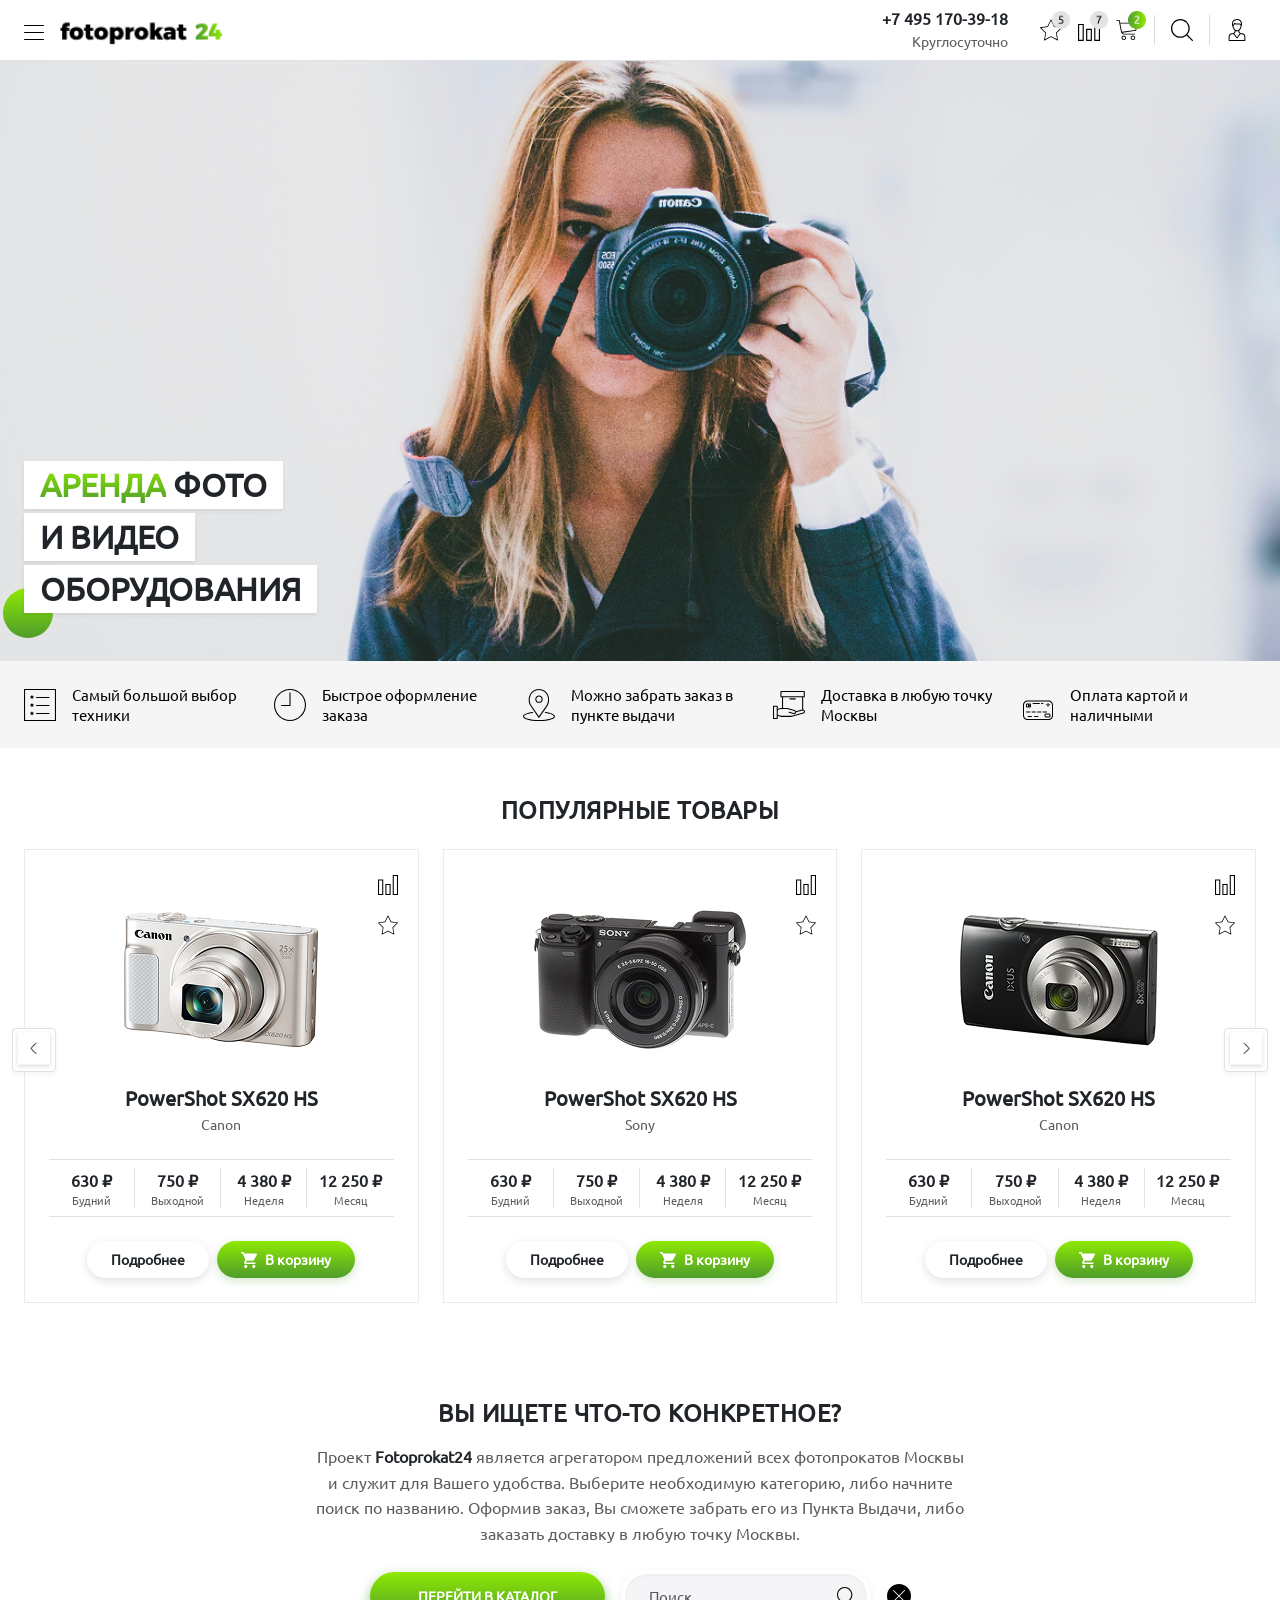
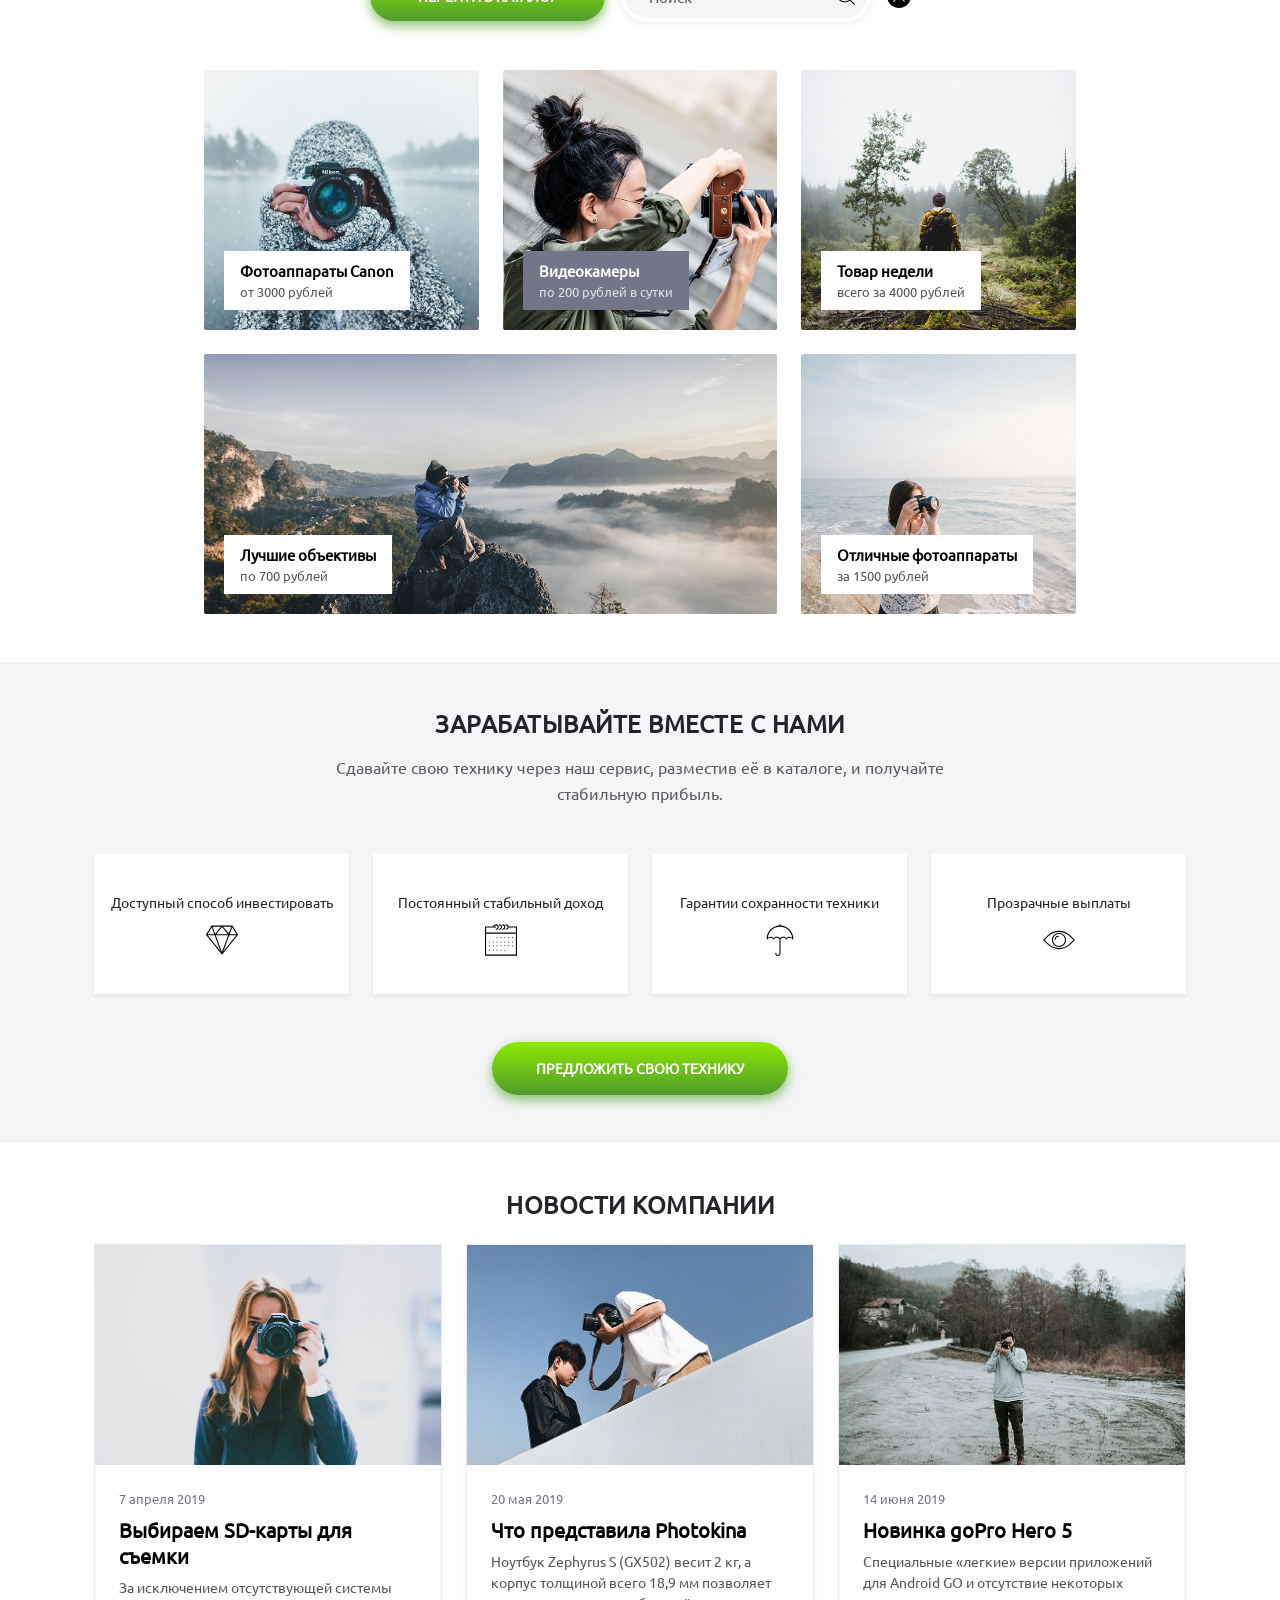
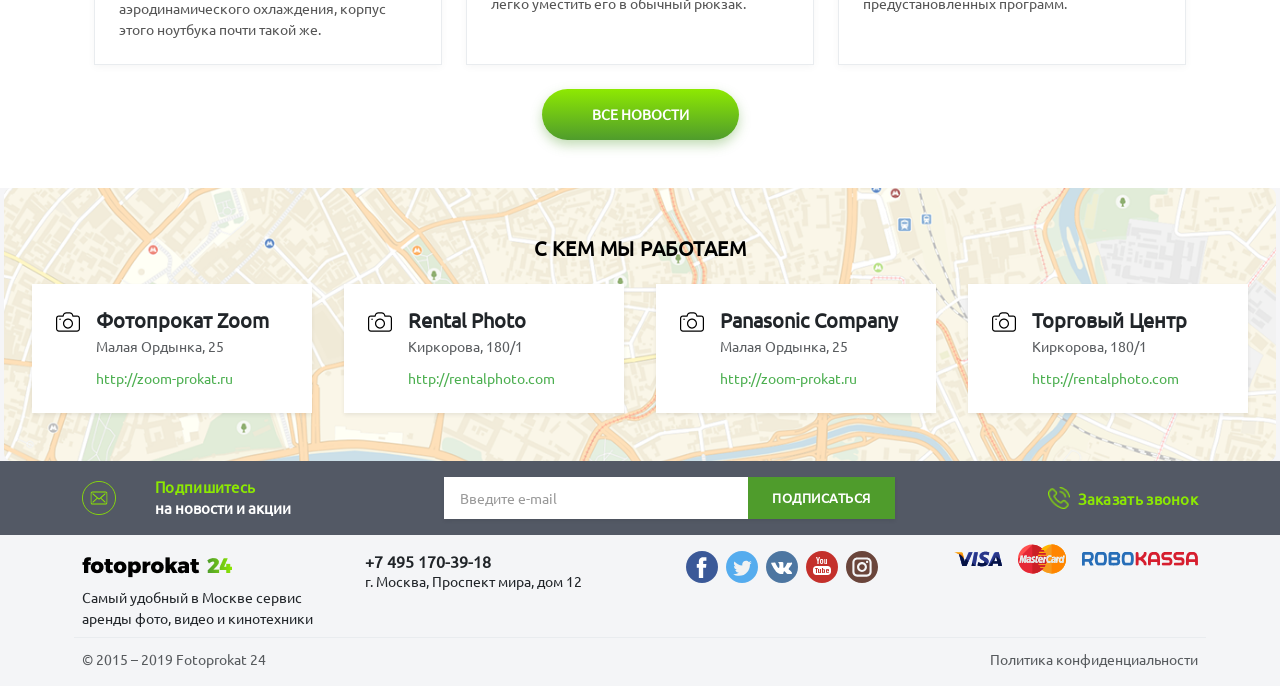
==== commit f2455b14: "+" ====
--- a/website(bootstrap)/website.html
+++ b/website(bootstrap)/website.html
@@ -6,12 +6,19 @@
     <title>Fotoprokat 24</title>
     <link href="https://cdn.jsdelivr.net/npm/bootstrap@5.3.2/dist/css/bootstrap.min.css" rel="stylesheet">
     <link rel="stylesheet" href="css/style.css">
+    <script src="js/script.js" defer></script>
 </head>
 <body>
 
+<div id="preloader">
+    <div class="loader-container">
+        <div class="camera-loader"></div>
+        <p class="loader-text">Fotoprokat 24...</p>
+    </div>
+</div>
 
     <!-- Шапка-->  
- <header class="navbar navbar-light bg-white border-bottom py-3 position-relative">
+ <header class="navbar navbar-light bg-white border-bottom py-2 position-relative">
     <div class="container-fluid px-4 d-flex align-items-center justify-content-between">
         
         <div class="d-none d-sm-flex align-items-center">
@@ -199,6 +206,7 @@
 
         <div class="row row-cols-1 row-cols-sm-2 row-cols-lg-3 g-4 justify-content-center">
 
+             <!-- Карточка 1-->
             <div class="col">
                 <div class="card h-100 product-card border-light-subtle rounded-0 p-4 text-center position-relative">
                     <div class="product-icons position-absolute top-0 end-0 p-3 d-flex flex-column gap-2">
@@ -226,6 +234,7 @@
                 </div>
             </div>
 
+            <!-- Карточка 2 --> 
             <div class="col">
                 <div class="card h-100 product-card border-light-subtle rounded-0 p-4 text-center position-relative">
                     <div class="product-icons position-absolute top-0 end-0 p-3 d-flex flex-column gap-2">
@@ -252,7 +261,8 @@
                     </div>
                 </div>
             </div>
-
+            
+             <!-- Карточка 3-->
             <div class="col d-none d-md-block d-lg-block">
                 <div class="card h-100 product-card border-light-subtle rounded-0 p-4 text-center position-relative">
                     <div class="product-icons position-absolute top-0 end-0 p-3 d-flex flex-column gap-2">
@@ -532,18 +542,17 @@
 </section>
 
 
-<!-- Раздел "Подпишись"--> 
 <section class="subscribe-section">
     <div class="container-fluid px-0">
-        <div class="subscribe-wrapper py-3 px- text-white">
+        <div class="subscribe-wrapper py-3 px-3 text-white">
             <div class="container-xl">
                 <div class="row align-items-center justify-content-between g-4">
                     
-                    <div class="col-1 col-md-auto d-flex align-items-center gap-3 justify-content-center justify-content-md-start order-md-1">
+                    <div class="col-12 col-md-auto d-flex align-items-center gap-4 justify-content-center justify-content-md-start order-md-1">
                         <div class="flex-shrink-0 sub-icon-wrap">
                             <img src="image/letter.svg" alt="Письмо" class="img-fluid sub-icon sub-icon-letter">
                         </div>
-                        <div class="lh-sm text-center text-md-start sub-text">
+                        <div class="lh-sm text-center text-md-start sub-text sub-title-block">
                             <span class="text-custom-green fw-bold d-block text-uppercas sub-green">Подпишитесь</span>
                             <span class="fw-bold text-nowrap sub-white">на новости и акции</span>
                         </div>
--- a/website(bootstrap)/css/style.css
+++ b/website(bootstrap)/css/style.css
@@ -14,36 +14,105 @@
 body {
     font-family: 'Ubuntu', sans-serif;
 }
-/* Шапка сайта */
+
+/* Основной полноэкранный фон */
+#preloader {
+    position: fixed;
+    top: 0;
+    left: 0;
+    width: 100%;
+    height: 100%;
+    background-color: #535965; /* Твой фирменный серый цвет */
+    z-index: 999999; /* Поверх абсолютно всего на сайте */
+    display: flex;
+    align-items: center;
+    justify-content: center;
+    opacity: 1;
+    visibility: visible;
+    transition: opacity 0.8s ease, visibility 0.8s ease; /* Плавное затухание */
+}
+
+/* Обертка для центрирования элементов */
+.loader-container {
+    display: flex;
+    flex-direction: column;
+    align-items: center;
+    gap: 20px;
+}
+
+/* Двухцветное премиальное кольцо */
+.camera-loader {
+    width: 60px;
+    height: 60px;
+    border: 4px solid rgba(255, 255, 255, 0.1); /* Прозрачное белое основание */
+    border-radius: 50%;
+    border-top-color: #8CE902; /* Твой фирменный зеленый */
+    border-bottom-color: #8CE902; /* Две зеленые дуги выглядят эффектнее */
+    animation: cameraRotate 1.2s cubic-bezier(0.68, -0.55, 0.27, 1.55) infinite; /* Динамичное вращение */
+}
+
+/* Стильный текст загрузки */
+.loader-text {
+    color: #ffffff;
+    font-family: "Ubuntu", sans-serif;
+    font-size: 14px;
+    letter-spacing: 1px;
+    text-transform: uppercase;
+    margin: 0;
+    opacity: 0.8;
+}
+
+/* Анимация вращения с легким "покачиванием" на старте и финише */
+@keyframes cameraRotate {
+    0% {
+        transform: rotate(0deg);
+    }
+    100% {
+        transform: rotate(360deg);
+    }
+}
+
+/* Класс скрытия прелоадера */
+#preloader.hide {
+    opacity: 0 !important;
+    visibility: hidden !important;
+}
+
+/* Шапка сайта — логотипы */
 .header-logo-img, 
 .header-logo-img-logoPhone {
     height: 28px;
     width: auto;
-    transition: transform .25s ease-in-out; /* Плавная анимация для обоих логотипов */
-}
-
+    transition: transform .25s ease-in-out; /* плавное увеличение */
+}
+
+/* Мобильный логотип скрыт по умолчанию */
 .header-logo-img-logoPhone {
     display: none;
 }  
 
+/* Иконки в шапке */
 .icon-img {
     width: 22px;
     height: 22px;
     display: block;
 }
 
+/* Вертикальная линия-разделитель */
 .vr-line {
     width: 1px;
     height: 30px;
     background-color: #dcdcdc;
 }
 
+/* Контейнер для иконки с бейджем */
 .img-badge-container {
     display: inline-flex;
     align-items: center;
     justify-content: center;
 }
 
+/* Маленький кружок с числом */
 .badge-img {
     width: 18px;    
     height: 18px;
@@ -53,23 +122,25 @@
     object-fit: contain;
 }
 
+/* Мелкий текст */
 .fs-7 {
     font-size: 14px;
     color: #75758A;
 }
 
+/* Убираем подсветку кнопки при клике */
 .header-burger-btn:focus,
 .header-burger-btn:active {
     box-shadow: none !important;
 }
 
-/* Эффект увеличения при наведении */
+/* Увеличение логотипа при наведении */
 .header-logo-container:hover .header-logo-img,
 .header-logo-container:hover .header-logo-img-logoPhone {
-    transform: scale(1.05); /* Увеличение логотипа*/
-}
-
-/* иконка бургера зелёная, когда меню открыто */
+    transform: scale(1.05);
+}
+
+/* Иконки становятся зелёными при наведении или открытом меню */
 body:has(.custom-menu-panel.show) .header-burger-btn img,
 header .btn:hover .icon-img,
 header .header-burger-btn:hover img,
@@ -77,46 +148,48 @@
     filter: invert(53%) sepia(85%) saturate(389%) hue-rotate(52deg) brightness(93%) contrast(85%) !important;
 }
 
-/* Подготовка всех кнопок в шапке для позиционирования линии */
+/* Все кнопки в шапке — для линии под ними */
 header .btn {
     position: relative;
 }
 
-/* Линия */
+/* Линия под кнопкой */
 header .btn::after {
     content: "";
     position: absolute;
-    bottom: -19px; 
+    bottom: -10px;
     left: 50%;
-    transform: translateX(-50%) scaleX(0); 
-    width: 26px; 
-    height: 3px; 
-    background: linear-gradient(90deg, #8EE902 0, #4F9C2C 100%); 
-    transition: transform .2s ease; 
+    transform: translateX(-50%) scaleX(0); /* скрыта */
+    width: 26px;
+    height: 3px;
+    background: linear-gradient(90deg, #8EE902 0, #4F9C2C 100%);
+    transition: transform .2s ease;
     transform-origin: center;
     z-index: 5;
 }
 
-/* появление линии */
+/* Появление линии при наведении */
 header .btn:hover::after {
-    transform: translateX(-50%) scaleX(1); 
-}
-
-/*Адаптив */
+    transform: translateX(-50%) scaleX(1);
+}
+
+/* Адаптив — планшет */
 @media (max-width: 991px) {
     .text-end.me-4.d-none.d-md-block {
-        display: none !important;
-    }
-}
-
+        display: none !important; /* скрываем блок */
+    }
+}
+
+/* Адаптив — мобильный */
 @media (max-width: 576px) {
     .header-logo-img {
-        display: none;
+        display: none; /* скрываем десктопный логотип */
     }
     .header-logo-img-logoPhone {
-        display: block;
-    }
-    /* мобильный логотип по центру экрана */
+        display: block; /* показываем мобильный */
+    }
+
+    /* Центрируем логотип */
     .header-logo-container {
         position: absolute;
         left: 50%;
@@ -128,26 +201,28 @@
 
 /* Всплывающее меню */
 .custom-menu-panel {
-    top: 73px !important; /* Открытие ровно под шапкой */
-    max-width: 520px; 
+    top: 60px !important; /* открывается под шапкой */
+    max-width: 520px;
     border-right: 1px solid #e5e5e5;
     border-bottom: 1px solid #e5e5e5;
     box-shadow: 0 4px 10px rgba(0,0,0,.05);
     height: auto !important;
     max-height: max-content !important;
-    transform: translateY(-100%);
-}
-
+    transform: translateY(-100%); /* скрыто вверх */
+}
+
+/* Меню открыто */
 .custom-menu-panel.show {
     transform: translateY(0);
 }
 
+/* Убираем затемнение фона */
 .offcanvas-backdrop.show {
-    opacity: 0 !important; 
-    pointer-events: none;  
-}
-
-/* Ссылки меню */
+    opacity: 0 !important;
+    pointer-events: none;
+}
+
+/* Пункты меню */
 .menu-item {
     display: block;
     font-size: 14px;
@@ -157,71 +232,74 @@
     transition: all .1s ease;
 }
 
+/* Ховер по пункту меню */
 .menu-item:hover {
     background-color: #f5f5f5;
     color: #6fb722;
 }
 
-/* Линия разделения колонок */
+/* Линия между колонками меню */
 .menu-left-col {
     border-color: #eee !important;
 }
 
 
-/* Главный Экран */
+/* Главный экран — большой фон с картинкой */
 .hero {
     height: 600px;
     background: url("../image/header.jpg") center/cover no-repeat;
 }
 
-/* Градиент АРЕНДА */
+/* Градиент для слова "АРЕНДА" и зелёного кружка */
 .hero-word-gradient,
-/* зеленый кружок под текстом */
+/* зелёный кружок под текстом */
 .hero-circle {
     background: linear-gradient(180deg, #8EE902 0, #4F9C2C 100%);
 }
 
+/* Градиентный текст */
 .hero-word-gradient {
     -webkit-background-clip: text;
     background-clip: text;
-    color: transparent;
-}
-
-/* зеленый кружок под текстом */
+    color: transparent; /* текст становится градиентным */
+}
+
+/* Зелёный кружок под текстом */
 .hero-circle {
     width: 50px;
     height: 50px;
-    bottom: -25px;
+    bottom: -25px; /* позиция под плашкой */
     left: -21px;
-    z-index: 1; 
-}
-
-/*Преимущества*/
+    z-index: 1; /* под текстом */
+}
+
+/* Преимущества — фон секции */
 .features {
     background-color: #F5F5F5;
 }
 
+/* Текст в карточках преимуществ */
 .feature-text {
     font-size: 15px;
     line-height: 1.3;
     color: #000;
 }
 
+/* Иконки преимуществ */
 .feature-icon {
     width: 32px;
     height: 32px;
 }
 
-
-/* Адаптив*/
+/* Адаптив — большие экраны */
 @media (min-width: 992px) {
     .row-cols-lg-5 > * {
         flex: 0 0 20%;
-        max-width: 20%;
-    }
-}
-
-/* Планшеты */
+        max-width: 20%; /* 5 колонок */
+    }
+}
+
+/* Планшеты — уменьшаем высоту и меняем фон */
 @media (max-width: 992px) {
     .hero {
         height: 500px;
@@ -236,6 +314,7 @@
         background: url("../image/headerPhone.png") center/cover no-repeat;
     }
     
+    /* Меньший кружок */
     .hero-circle {
         width: 45px;
         height: 45px;
@@ -243,28 +322,34 @@
         left: -20px;
     }
 
+    /* Фон секции — белый */
     .features {
         background-color: #fff;
     }
 
+    /* Мобильная карточка преимущества */
     .feature-item {
         background-color: #F5F5F5 !important;
-        flex-direction: column;
+        flex-direction: column; /* иконка сверху */
         justify-content: center;
         text-align: center;
         padding: 20px 15px;
-        height: 140px; 
-    }
-
+        height: 140px;
+    }
+
+    /* Текст меньше */
     .feature-item .feature-text {
         margin: 10px 0 0 0 !important;
         font-size: 13px;
     }
 
+    /* Иконка больше */
     .feature-icon {
         width: 38px;
         height: 38px;
     }
+
+    /* Карточка на всю ширину */
     .w-100-mobile {
         width: 100% !important;
     }
@@ -275,46 +360,49 @@
     }
 }
 
-/* Карточки товара */
+/* Карточки товара — заголовок секции */
 .popular-title {
     font-family: 'Ubuntu', sans-serif;
-    letter-spacing: 0.5px;
-}
-
+    letter-spacing: 0.5px; /* лёгкое разрежение букв */
+}
+
+/* Контейнер для изображения товара */
 .img-container {
-    height: 180px;
-}
-
+    height: 180px; /* фиксированная высота блока */
+}
+
+/* Картинка товара */
 .product-img {
     max-height: 100%;
-    object-fit: contain;
-}
-
+    object-fit: contain; /* картинка полностью помещается */
+}
+
+/* Иконки действий (избранное, сравнение) */
 .icon-action {
     width: 20px;
     height: 20px;
-    transition: filter 0.2s ease; /* Добавляем плавность перехода */
-}
-
-/* Эффект наведения для иконок в сетке цен */
-
-/* При наведении на иконку она становится фирменной зеленой */
+    transition: filter 0.2s ease; /* плавный переход цвета */
+}
+
+/* Ховер-эффект для иконок */
 .icon-action:hover {
     filter: invert(53%) sepia(85%) saturate(389%) hue-rotate(52deg) brightness(93%) contrast(85%) !important;
 }
 
 
-/* Стили сетки цен */
+/* Сетка цен — отступы внутри колонок */
 .product-prices .col-3 {
     padding: 0 4px;
 }
 
+/* Мелкий текст под ценой */
 .product-prices .fs-7 {
     font-size: 11px;
     color: #75758A;
 }
 
-/* Кнопки*/
+
+/* Кнопки */
 /* Кнопка "Подробнее" */
 .btn-custom-outline {
     border: none !important;
@@ -323,6 +411,7 @@
     transition: background-color .2s ease;
 }
 
+/* Ховер — лёгкое затемнение */
 .btn-custom-outline:hover {
     background-color: #33471221 !important;
 }
@@ -336,6 +425,7 @@
     transition: filter .2s ease;
 }
 
+/* Ховер — чуть ярче */
 .btn-custom-dark:hover {
     filter: brightness(1.10);
 }
@@ -347,10 +437,11 @@
     object-fit: contain;
 }
 
-/* Стрелки слайдера*/
+
+/* Стрелки слайдера */
 .popular-arrow {
     top: 50%;
-    transform: translateY(-50%);
+    transform: translateY(-50%); /* центрируем по вертикали */
     width: 44px;
     height: 44px;
     background-color: #fff;
@@ -364,52 +455,58 @@
     box-shadow: 0 2px 5px rgba(0,0,0,.05);
 }
 
+/* Картинка стрелки */
 .popular-arrow img {
     width: 100%;
     height: 100%;
     object-fit: contain;
 }
 
+/* Позиции стрелок */
 .left-arrow { left: 12px !important; }
 .right-arrow { right: 12px !important; }
 
-/* Адаптив*/
+
+/* Адаптив — планшеты */
 @media (max-width: 991.98px) {
     .row-cols-sm-2 .col:nth-child(3) {
-        display: none !important;
-    }
-}
-
+        display: none !important; /* скрываем третью карточку */
+    }
+}
+
+/* Адаптив — мобильные */
 @media (max-width: 575.98px) {
     .row-cols-sm-2 .col:nth-child(3) {
-        display: block !important;
-    }
-}
-
-/* Раздел "Вы ищете что-то конкретное?"*/
+        display: block !important; /* снова показываем */
+    }
+}
+
+/* Раздел "Вы ищете что-то конкретное?" — контейнеры */
 .search-info-container,
 .search-text-block {
-    max-width: 900px;
-}
-
+    max-width: 900px; /* ограничиваем ширину текста */
+}
+
+/* Заголовок */
 .search-info-title {
     font-family: "Ubuntu", sans-serif;
-    letter-spacing: .5px;
-}
-
+    letter-spacing: .5px; /* лёгкое разрежение */
+}
+
+/* Подзаголовок */
 .search-info-text {
     max-width: 650px;
-    line-height: 1.6;
-}
-
-/*кнопка каталога */
+    line-height: 1.6; /* комфортное чтение */
+}
+
+/* Кнопка каталога */
 .search-info-btn {
-    background: linear-gradient(180deg, #8EE902 0, #4F9C2C 100%);
+    background: linear-gradient(180deg, #8EE902 0%, #4F9C2C 100%);
     padding: 14px 48px;
     font-size: 14px;
     box-shadow: 0 5px 12px rgba(52, 148, 8, 0.548);
     border: none;
-    transition: filter .2s ease;
+    transition: filter .2s ease; /* плавный ховер */
 }
 
 .search-info-btn:hover {
@@ -417,28 +514,27 @@
     color: #fff;
 }
 
-/* Белая кнопка поиска для моб. версии */
+/* Белая кнопка поиска для мобильной версии */
 .search-mobile-btn {
     padding: 14px 54px;
     font-size: 14px;
     box-shadow: 0 3px 8px rgba(0, 0, 0, .15);
     border: none;
-   
-    transition: background-color .2s ease, box-shadow .2s ease, transform .2s ease; 
+    transition: background-color .2s ease, box-shadow .2s ease, transform .2s ease;
 }
 
 .search-mobile-btn:hover {
     background-color: #3347121a !important;
-    box-shadow: 0 5px 15px rgba(0, 0, 0, .2); /* Тень становится глубже и мягче */
-}
-
-/* Форма поиска*/
+    box-shadow: 0 5px 15px rgba(0, 0, 0, .2);
+}
+
+/* Форма поиска */
 .bg-light-gray {
     background-color: #F5F5F7 !important;
 }
 
 .search-input-group {
-    width: 250px;
+    width: 250px; /* ширина поля */
 }
 
 .search-info-input {
@@ -454,13 +550,15 @@
     background-color: #F5F5F7;
 }
 
+/* Иконка поиска */
 .search-icon {
     width: 18px;
     height: 18px;
     background: url("../image/search.svg") center/contain no-repeat;
-    pointer-events: none;
-}
-
+    pointer-events: none; /* не кликается */
+}
+
+/* Иконка очистки */
 .search-clear {
     width: 24px;
     height: 24px;
@@ -469,10 +567,10 @@
 }
 
 .search-clear:hover {
-    transform: scale(1.1);
-}
-
-/* Сетка категорий */
+    transform: scale(1.1); /* лёгкое увеличение */
+}
+
+/* Карточки категорий */
 .category-card {
     position: relative;
     height: 260px;
@@ -483,18 +581,18 @@
     cursor: pointer;
 }
 
-
-/* Плавный переход для исходного состояния карточки */
+/* Плавный переход */
 .category-card {
     transition: transform 0.3s ease, box-shadow 0.3s ease;
 }
 
-/* Эффект при наведении на карточку категории */
+/* Ховер карточки */
 .category-card:hover {
-    transform: translateY(-5px); /* Слегка приподнимаем карточку вверх на 5px */
-    box-shadow: 0 10px 20px rgba(0, 0, 0, 0.15); /* Добавляем мягкую легкую тень снизу */
-}
-
+    transform: translateY(-5px); /* лёгкий подъём */
+    box-shadow: 0 10px 20px rgba(0, 0, 0, 0.15);
+}
+
+/* Плашка с текстом */
 .category-text {
     position: absolute;
     bottom: 20px;
@@ -508,12 +606,14 @@
     line-height: 1.3;
 }
 
+/* Маленький текст */
 .category-text span {
     font-size: 13px;
     font-weight: 500;
     color: #555;
 }
 
+/* Серый вариант плашки */
 .bg-secondary-gray {
     background-color: #75758A !important;
 }
@@ -522,25 +622,30 @@
     color: #E2E2E6 !important;
 }
 
-/* Desktop-версия */
+/* Desktop-сетка */
 .categories-grid {
     display: grid;
-    grid-template-columns: repeat(3, 1fr); 
+    grid-template-columns: repeat(3, 1fr);
     gap: 24px;
     padding: 0 14px;
 }
 
+/* Раскладка карточек */
 .category-card:nth-child(1),
 .category-card:nth-child(2),
 .category-card:nth-child(3),
-.category-card:nth-child(5) { grid-column: span 1; }
-.category-card:nth-child(4) { grid-column: span 2; } /* 4-я карточка занимает 2 колонки снизу слева */
-
+.category-card:nth-child(5) { 
+    grid-column: span 1;
+}
+
+.category-card:nth-child(4) { 
+    grid-column: span 2; /* широкая карточка */
+}
 
 /* Планшетная версия */
 @media (max-width: 991.98px) and (min-width: 576px) {
     .categories-grid {
-        grid-template-columns: repeat(2, 1fr); 
+        grid-template-columns: repeat(2, 1fr);
         grid-template-areas:
             "c1 c2"
             "c3 c5"
@@ -568,11 +673,11 @@
     .search-info-btn,
     .search-mobile-btn {
         width: 100%;
-        max-width: 290px;
+        max-width: 290px; /* кнопки на всю ширину */
     }
 
     .categories-grid {
-        grid-template-columns: 1fr; 
+        grid-template-columns: 1fr;
         max-width: 430px;
         margin: 40px auto 0;
         padding: 0 12px;
@@ -581,138 +686,160 @@
 
     .category-card {
         grid-column: span 1 !important;
-        aspect-ratio: 1 / 1; 
+        aspect-ratio: 1 / 1; /* квадрат */
         height: auto;
     }
 }
 
-/* Зарабатывайте вместе с нами */
-/* Фоновый цвет */
+/* Зарабатывайте вместе с нами — фон секции */
 .bg-light-section {
     background-color: #F5F5F7 !important;
 }
 
+/* Контейнер секции */
 .how-container {
     max-width: 1140px;
 }
 
+/* Заголовок */
 .how-title {
     font-family: "Ubuntu", sans-serif;
-    letter-spacing: .5px;
-}
-
+    letter-spacing: .5px; /* лёгкое разрежение */
+}
+
+/* Подзаголовок */
 .how-subtitle {
     max-width: 650px;
-    line-height: 1.6;
-}
-
-/*Стилизация карточек*/
+    line-height: 1.6; /* удобное чтение */
+}
+
+/* Карточка шага */
 .how-step {
     background-color: #fff !important;
-    min-height: 140px; 
+    min-height: 140px;
     display: flex;
-    flex-direction: column;
+    flex-direction: column; /* иконка сверху, текст ниже */
     justify-content: center;
     align-items: center;
-    text-align: center; 
+    text-align: center;
     padding: 24px 15px !important;
-    transition: transform .2s ease, box-shadow .2s ease;
-}
-
+    transition: transform .2s ease, box-shadow .2s ease; /* плавные эффекты */
+}
+
+/* Ховер — лёгкий подъём */
 .how-step:hover {
     transform: translateY(-3px);
     box-shadow: 0 6px 16px rgba(0, 0, 0, .06) !important;
 }
 
+/* Текст шага */
 .how-step-text {
     font-size: 15px;
     line-height: 1.4;
-    margin-bottom: 12px !important; 
-}
-
-/* Иконки под текстом */
+    margin-bottom: 12px !important;
+}
+
+/* Иконка — фиксированное положение */
 .how-step .how-icon {
-    position: static !important; 
+    position: static !important;
     padding: 0 !important;
 }
 
+/* Размер иконки */
 .how-icon img {
     width: 32px;
     height: 32px;
     object-fit: contain;
 }
 
-/*Кнопка */
+.how-step p,
+.how-step-text {
+    font-size: 14px; 
+    white-space: normal; 
+    word-break: keep-all; 
+    margin-bottom: 12px !important;
+    padding: 0 5px; 
+    white-space: nowrap;
+}
+
+/* Кнопка под карточками */
 .how-btn {
     background: linear-gradient(180deg, #8EE902 0, #4F9C2C 100%);
     padding: 16px 44px;
     font-size: 14px;
     box-shadow: 0 5px 12px rgba(52, 148, 8, 0.548);
     border: none;
-    transition: filter .2s ease;
-}
-
+    transition: filter .2s ease; /* плавный ховер */
+}
+
+/* Ховер кнопки */
 .how-btn:hover {
     filter: brightness(1.11);
     color: #fff;
 }
-/*Адаптив*/
+
+/* Мобильная версия */
 @media (max-width: 575.98px) {
     .how-btn {
-        width: 100%;
+        width: 100%; /* кнопка на всю ширину */
         max-width: 320px;
     }
     .how-step {
-        min-height: 110px;
-    }
-}
-
-
-/* Раздел Новости */
+        min-height: 110px; /* ниже карточки */
+    }
+}
+
+/* Раздел Новости — контейнер */
 .news-container {
-    max-width: 1140px;
-}
-
+    max-width: 1140px; /* ограничиваем ширину */
+}
+
+/* Заголовок раздела */
 .news-title {
     font-family: "Ubuntu", sans-serif;
-    letter-spacing: 0.5px;
-}
-
-/* карточки новости */
+    letter-spacing: 0.5px; /* лёгкое разрежение */
+}
+
+/* Карточка новости */
 .news-card {
     background: #ffffff;
-    box-shadow: 0 2px 8px rgba(0, 0, 0, 0.04);
-    transition: transform 0.2s ease, box-shadow 0.2s ease;
-}
-
+    box-shadow: 0 2px 8px rgba(0, 0, 0, 0.04); /* лёгкая тень */
+    transition: transform 0.2s ease, box-shadow 0.2s ease; /* плавные эффекты */
+}
+
+/* Ховер — лёгкий подъём */
 .news-card:hover {
     transform: translateY(-3px);
     box-shadow: 0 6px 15px rgba(0, 0, 0, 0.08);
 }
 
-/* Изображения внутри карточек */
+/* Картинка внутри карточки */
 .news-img {
     height: 220px;
-    object-fit: cover;
-}
-
-/* Контентные элементы */
+    object-fit: cover; /* обрезка по контейнеру */
+}
+
+/* Дата */
 .news-date {
     font-size: 13px;
     color: #75758A;
 }
+
+/* Заголовок новости */
 .news-card-title {
     font-family: "Ubuntu", sans-serif;
     color: #000000;
     line-height: 1.3;
 }
+
+/* Текст новости */
 .news-text {
     font-size: 14px;
     color: #555555 !important;
     line-height: 1.5;
 }
 
-/* кнопка-ссылка */
+/* Кнопка-ссылка */
 .news-btn {
     display: inline-block;
     background: linear-gradient(180deg, #8EE902 0%, #4F9C2C 100%);
@@ -721,98 +848,98 @@
     box-shadow: 0 5px 12px rgba(79, 156, 44, 0.35);
     border: none;
     transition: filter 0.2s ease;
-
     padding: 15px 50px;
 }
 
+/* Ховер кнопки */
 .news-btn:hover {
     filter: brightness(1.11);
     color: #fff;
 }
 
-/* Адаптивные медиа-запросы */
+/* Адаптив — планшеты */
 @media (min-width: 768px) and (max-width: 991.98px){
     .news-btn {
-        width: 100%;
+        width: 100%; /* кнопка на всю ширину */
         max-width: 200px;
     }
     .news-img {
-        height: 200px;
-    }
-}
-
-
-/* Раздел "Где мы на карте" */
+        height: 200px; /* ниже картинка */
+    }
+}
+
+/* Раздел "Где мы на карте" — общий фон */
 .bg-light-section {
     padding: none;
-    background: #f8f8f8;
-    
-}
-
-/* Фон Карта*/
+    background: #f8f8f8; /* светлый фон секции */
+}
+
+/* Фон-карта */
 .partners-bg {
     background-image: url("../image/for map.png");
-    background-size: cover;
+    background-size: cover; /* картинка растягивается */
     background-position: center;
     
     border-radius: none;
     text-align: center;
-
-}
+}
+
+/* Заголовок секции */
 .partners-title {
     font-family: "Ubuntu", sans-serif;
     letter-spacing: 0.5px;
     color: #000000;
 }
 
-
-/* Стилизация карточки */
+/* Карточка партнёра */
 .partner-card {
     background-color: #ffffff !important;
-    max-width: 280px; 
-    transition: transform 0.2s ease, box-shadow 0.2s ease;
-}
+    max-width: 280px;
+    transition: transform 0.2s ease, box-shadow 0.2s ease; /* плавные эффекты */
+}
+
+/* Ховер — лёгкий подъём */
 .partner-card:hover {
     transform: translateY(-3px);
     box-shadow: 0 6px 16px rgba(0, 0, 0, 0.08) !important;
 }
 
-/* Иконка */
+/* Иконка партнёра */
 .partner-icon {
     width: 24px;
     height: 24px;
     object-fit: contain;
-    margin-top: 2px; 
-}
-
-/* Ссылки партнеров */
+    margin-top: 2px;
+}
+
+/* Ссылка на сайт партнёра */
 .partner-link {
     color: #4CAF50;
     text-decoration: none;
-    word-break: break-all; 
+    word-break: break-all; /* перенос длинных ссылок */
     transition: color 0.2s ease;
 }
+
 .partner-link:hover {
     color: #388E3C;
     text-decoration: underline;
 }
 
-/* Адаптив */
+/* Мобильная версия */
 @media (max-width: 575.98px) {
     .partners-bg {
-        border-radius: 0px !important; 
+        border-radius: 0px !important; /* убираем скругления */
     }
     .partner-card {
-        max-width: 100%; 
-    }
-}
-
+        max-width: 100%; /* карточка на всю ширину */
+    }
+}
 
 /*  Раздел "подписки" */
 .subscribe-wrapper {
     background-color: #535965 !important;
     font-family: "Ubuntu", sans-serif;
-    padding-top: 0 !important; 
+    padding: 20px 0;
 }
 .text-custom-green {
     color: #8CE902 !important;
@@ -833,6 +960,12 @@
     color: #ffffff;
 }
 
+.subscribe-row {
+    display: flex;
+    align-items: center;
+    justify-content: space-between;
+    gap: 20px;
+}
 /* Стилизация иконок */
 .sub-icon {
     object-fit: contain;
@@ -888,11 +1021,16 @@
     opacity: 0.85;
 }
 
-/* Адаптив*/
+
+.sub-title-block {
+    margin-left: 15px; 
+}
+
+/* Адаптив под планшеты */
 @media (min-width: 768px) and (max-width: 991.98px) {
     .subscribe-wrapper {
-        padding-top: none;
-        padding-bottom: none;
+        padding-top: 0;
+        padding-bottom: 0;
     }
     
     .sub-input {
@@ -901,11 +1039,136 @@
     
     .sub-btn {
         font-size: 12px;
-        padding-left: none;
-        padding-right: none;
-    }
-}
-
+        padding-left: 10px;
+        padding-right: 10px;
+    }
+}
+
+/* Адаптив под мобильные телефоны */
+@media (max-width: 767.98px) {
+    .subscribe-wrapper {
+        padding: 15px 12px !important; 
+    }
+
+    /* Превращаем сетку в один общий flex-контейнер */
+    .subscribe-wrapper .row.g-4 {
+        --bs-gutter-x: 0 !important;
+        --bs-gutter-y: 0 !important;
+        display: flex !important;
+        flex-direction: row !important;
+        flex-wrap: wrap !important;    
+        align-items: center !important;
+        justify-content: space-between !important; 
+        gap: 16px 0 !important; 
+    }
+
+    /* Левый блок: Иконка письма + Текст */
+    .subscribe-wrapper .row > div:first-child {
+        display: flex !important;
+        flex-direction: row !important;
+        align-items: center !important;
+        justify-content: flex-start !important;
+        gap: 8px !important;
+        width: auto !important; 
+        max-width: 50% !important;
+        padding: 0 !important;
+        margin: 0 !important;
+        order: 1 !important; 
+    }
+
+    /* Правый блок: Иконка телефона + Заказать звонок */
+    .subscribe-wrapper .row > div:last-child {
+        display: flex !important;
+        flex-direction: row !important;
+        align-items: center !important;
+        justify-content: flex-end !important;
+        gap: 6px !important;
+        width: auto !important; 
+        max-width: 50% !important;
+        margin: 0 !important;
+        padding: 0 !important;
+        order: 2 !important;
+    }
+
+    /* Нижний блок: Обертка для формы подписки */
+    .subscribe-wrapper .row > div:nth-child(2) {
+        width: 100% !important; 
+        padding: 0 !important;
+        margin: 0 !important;
+        order: 3 !important; 
+    }
+
+    /* Сама форма внутри обертки (Инпут + Кнопка) */
+    .subscribe-wrapper form,
+    .subscribe-wrapper .input-group {
+        display: flex !important;
+        flex-direction: column !important;
+        gap: 6px !important;
+        width: 100% !important;
+        max-width: 100% !important;
+        margin: 0 auto !important;
+        padding: 0 !important;
+    }
+
+    /* Вспомогательные текстовые стили и размеры */
+    .sub-title-block {
+        margin: 0 !important;
+        padding: 0 !important;
+        text-align: left !important;
+    }
+
+    .sub-green, .sub-white, .sub-link {
+        font-size: 13px !important;
+        line-height: 1.2 !important;
+    }
+
+    .sub-input, .sub-btn {
+        width: 100% !important;
+        max-width: 100% !important;
+        box-sizing: border-box !important;
+        text-align: center !important;
+        height: 38px !important;
+        padding: 0 12px !important;
+        margin: 0 !important;
+    }
+}
+/* Подвал*/
+footer{
+  background: #F4F5F7;
+}
+
+.footer-policy,
+.footer-policy a {
+    position: relative !important;
+    text-decoration: none !important;
+    transition: color 0.3s ease !important;
+}
+
+.footer-policy:hover,
+.footer-policy a:hover {
+    color: #2f8b18 !important; 
+}
+
+/* Линия(ховер эффект) */
+.footer-policy::after,
+.footer-policy a::after {
+    content: '' !important;
+    position: absolute !important;
+    width: 100% !important;
+    height: 1px !important; 
+    bottom: -2px !important;
+    left: 0 !important;
+    background-color: #247a0f !important; 
+    transform: scaleX(0) !important; 
+    transform-origin: bottom center !important;
+    transition: transform 0.3s ease !important; 
+
+.footer-policy:hover::after,
+.footer-policy a:hover::after {
+    transform: scaleX(1) !important; 
+}
+
+}
 
 /* Адаптив подвала*/
 @media (min-width: 768px) and (max-width: 991.98px) {
@@ -915,38 +1178,35 @@
     margin-top: 0.5rem !important; 
   }
   
- 
-  .footer-policy {
-    display: inline-block;
-    padding-left: 8.333%;
+    .footer-copy, 
+    .footer-policy {
+        font-size: 13px;
+        margin-top: 0;
+        
+        display: inline-block !important; 
+        width: auto !important; 
+        text-align: center;
+        position: relative; 
+    }
+
+    .footer-policy {
+        margin-bottom: 10px; 
+    }
+
+    .footer-policy::after,
+    .footer-policy a::after {
+        width: 100% !important;
+        left: 0 !important;
+        right: auto !important;
+        bottom: -2px !important; 
+    }
+}
+
+/* Адаптив подвала под мобильные телефоны */
+@media (max-width: 767.98px) {
+  .footer-brand .footer-text {
+    text-align: center !important;
+    max-width: 60% !important;
+    margin: 0 auto !important;
   }
 }
-
-
-@media (max-width: 576px) {
-
-     /* Скрываем "Зарабатывайте вместе с нами" */
-    .how-it-works {
-        display: none;
-    }
-
-    /* Скрываем Новости */
-    .news {
-        display: none;
-    }
-
-    /* Скрываем Партнёров */
-    .partners {
-        display: none;
-    }
-
-    /* Скрываем Подписку */
-    .subscribe-wrapper {
-        display: none;
-    }
-
-    /* Скрываем Подвал */
-    .footer {
-        display: none;
-    }
-}
